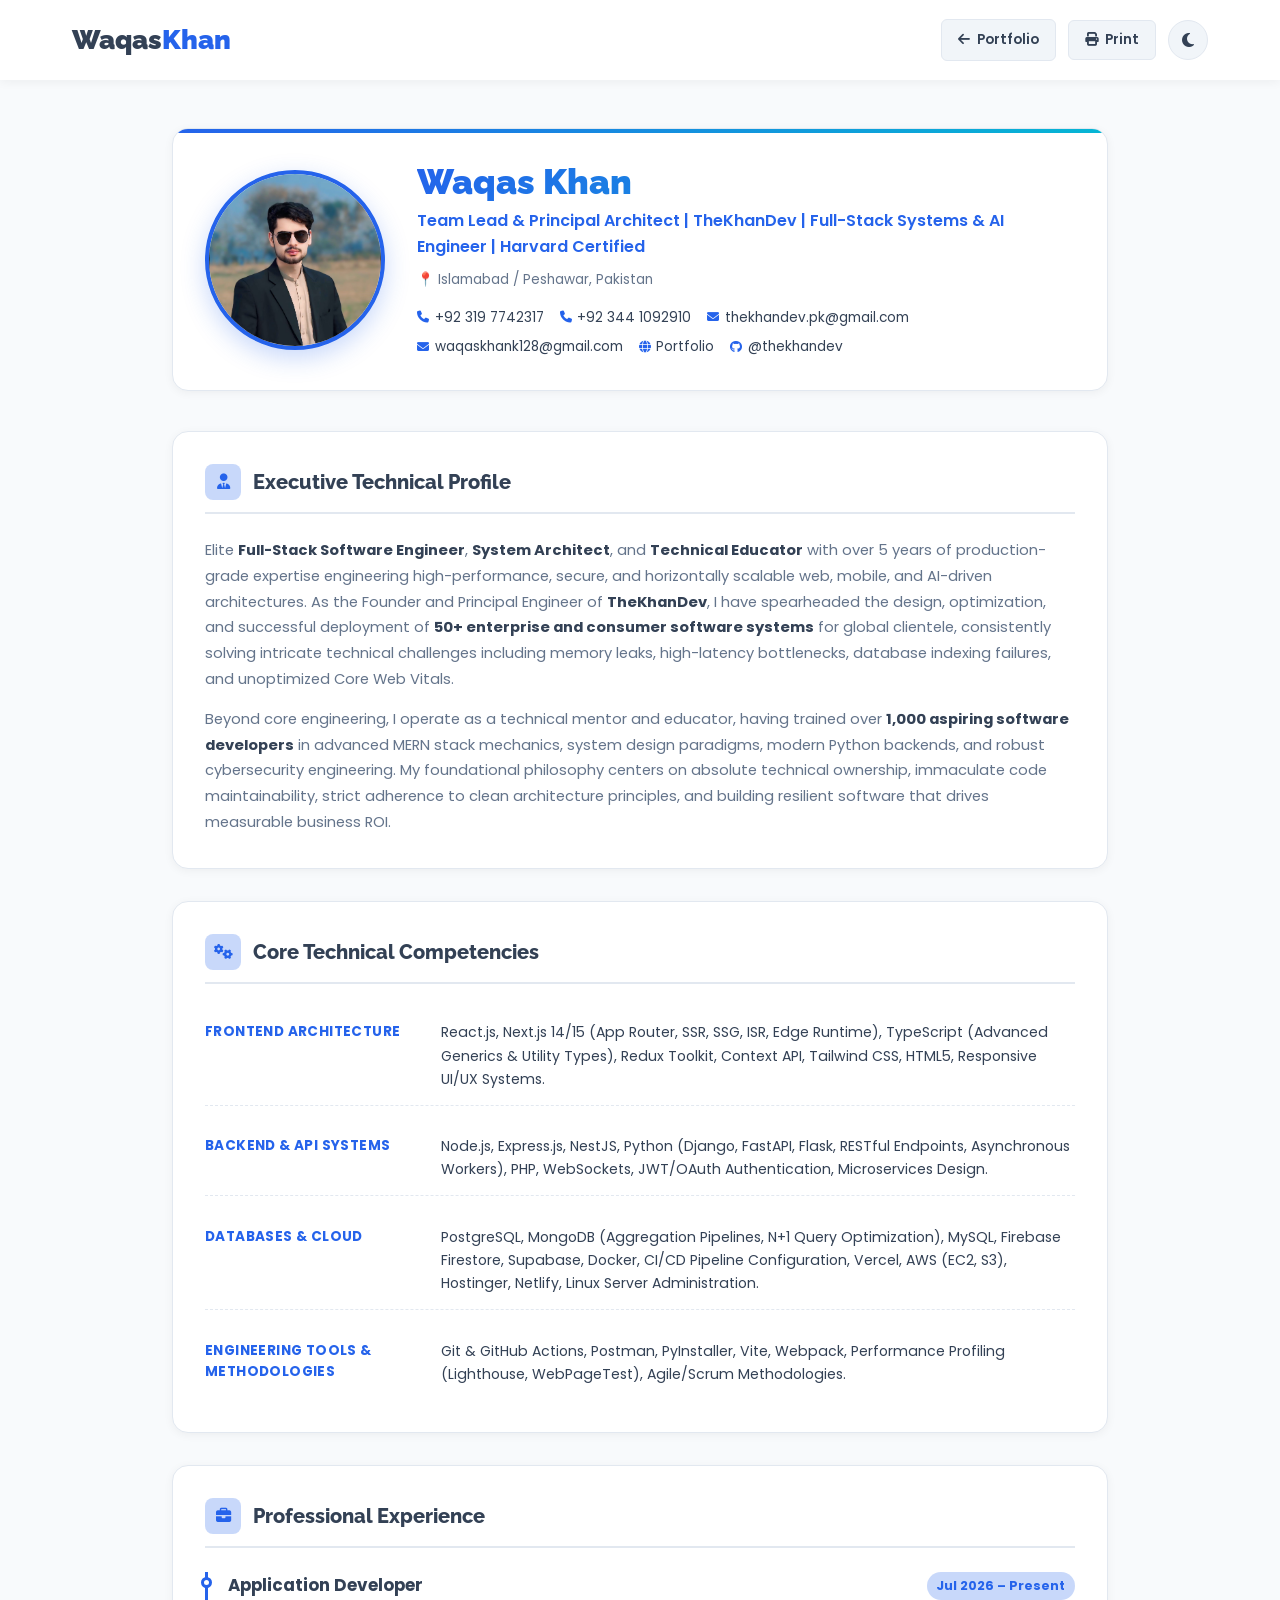
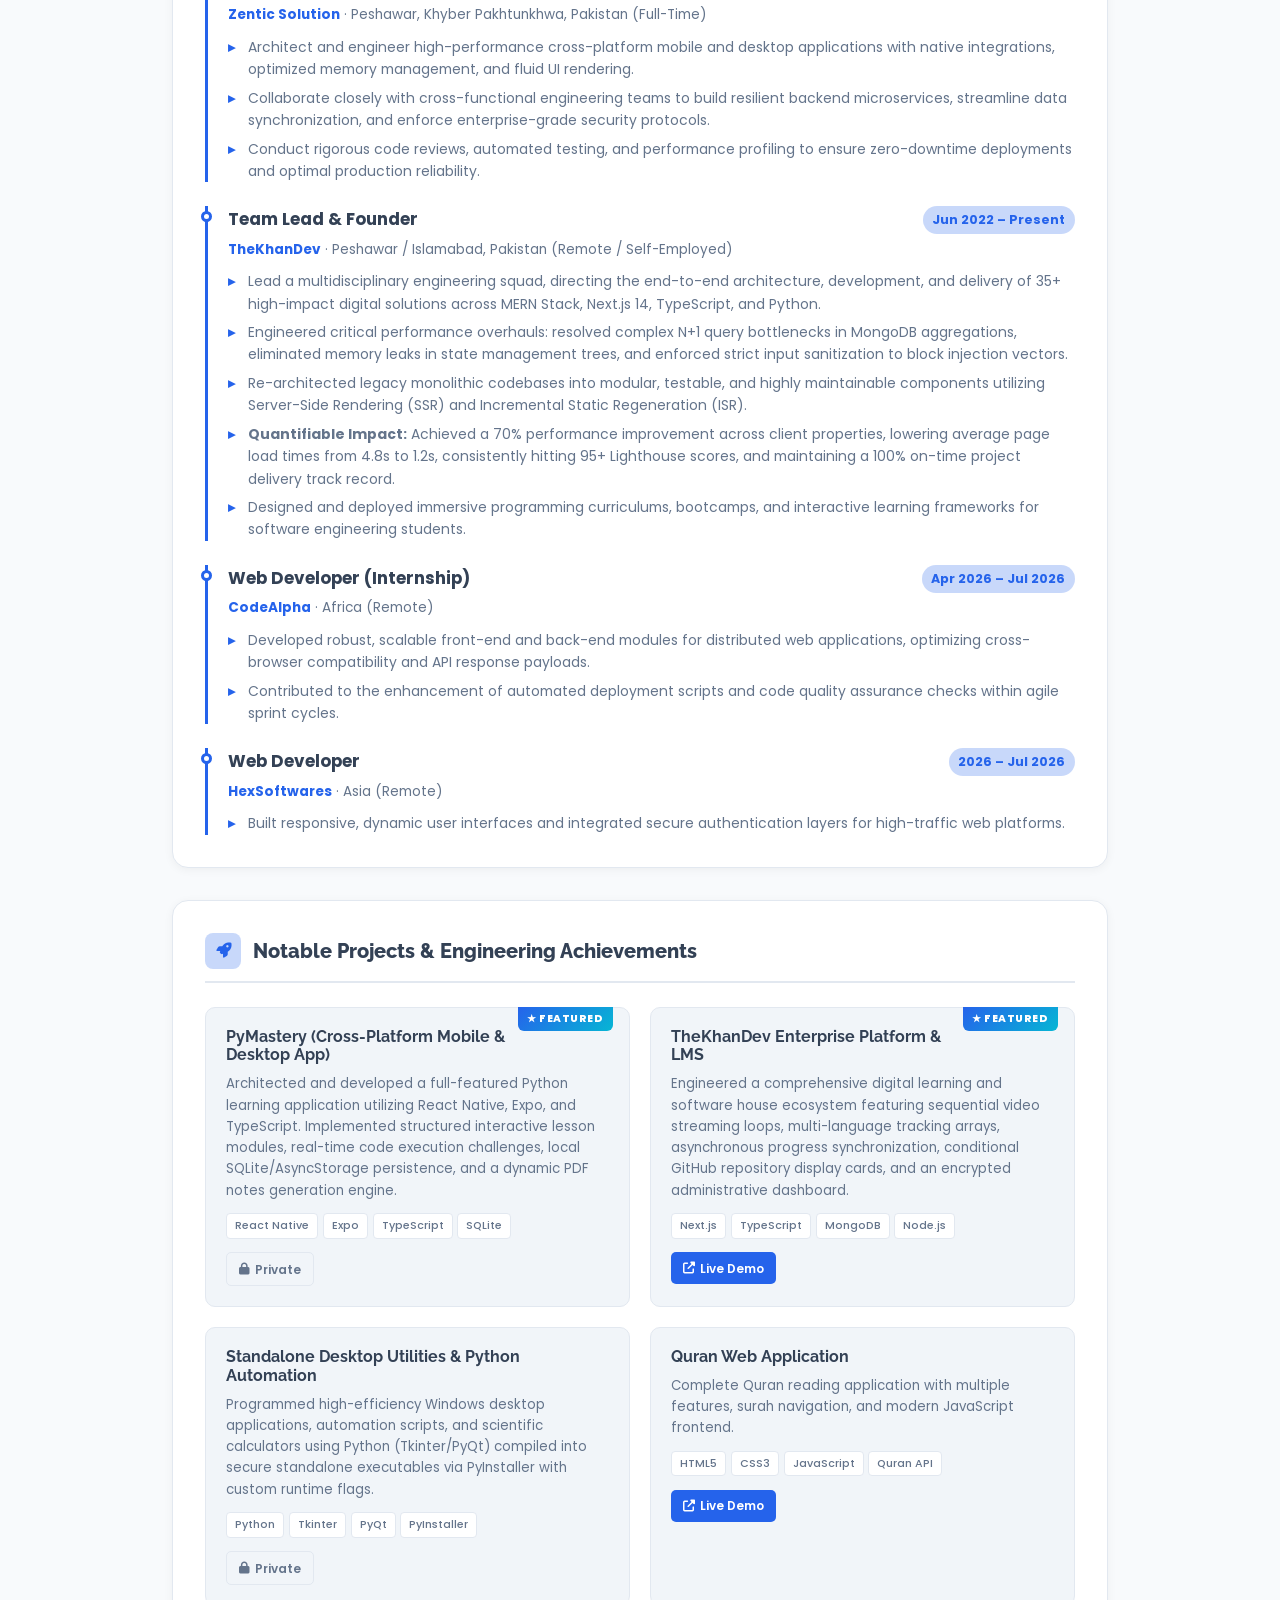
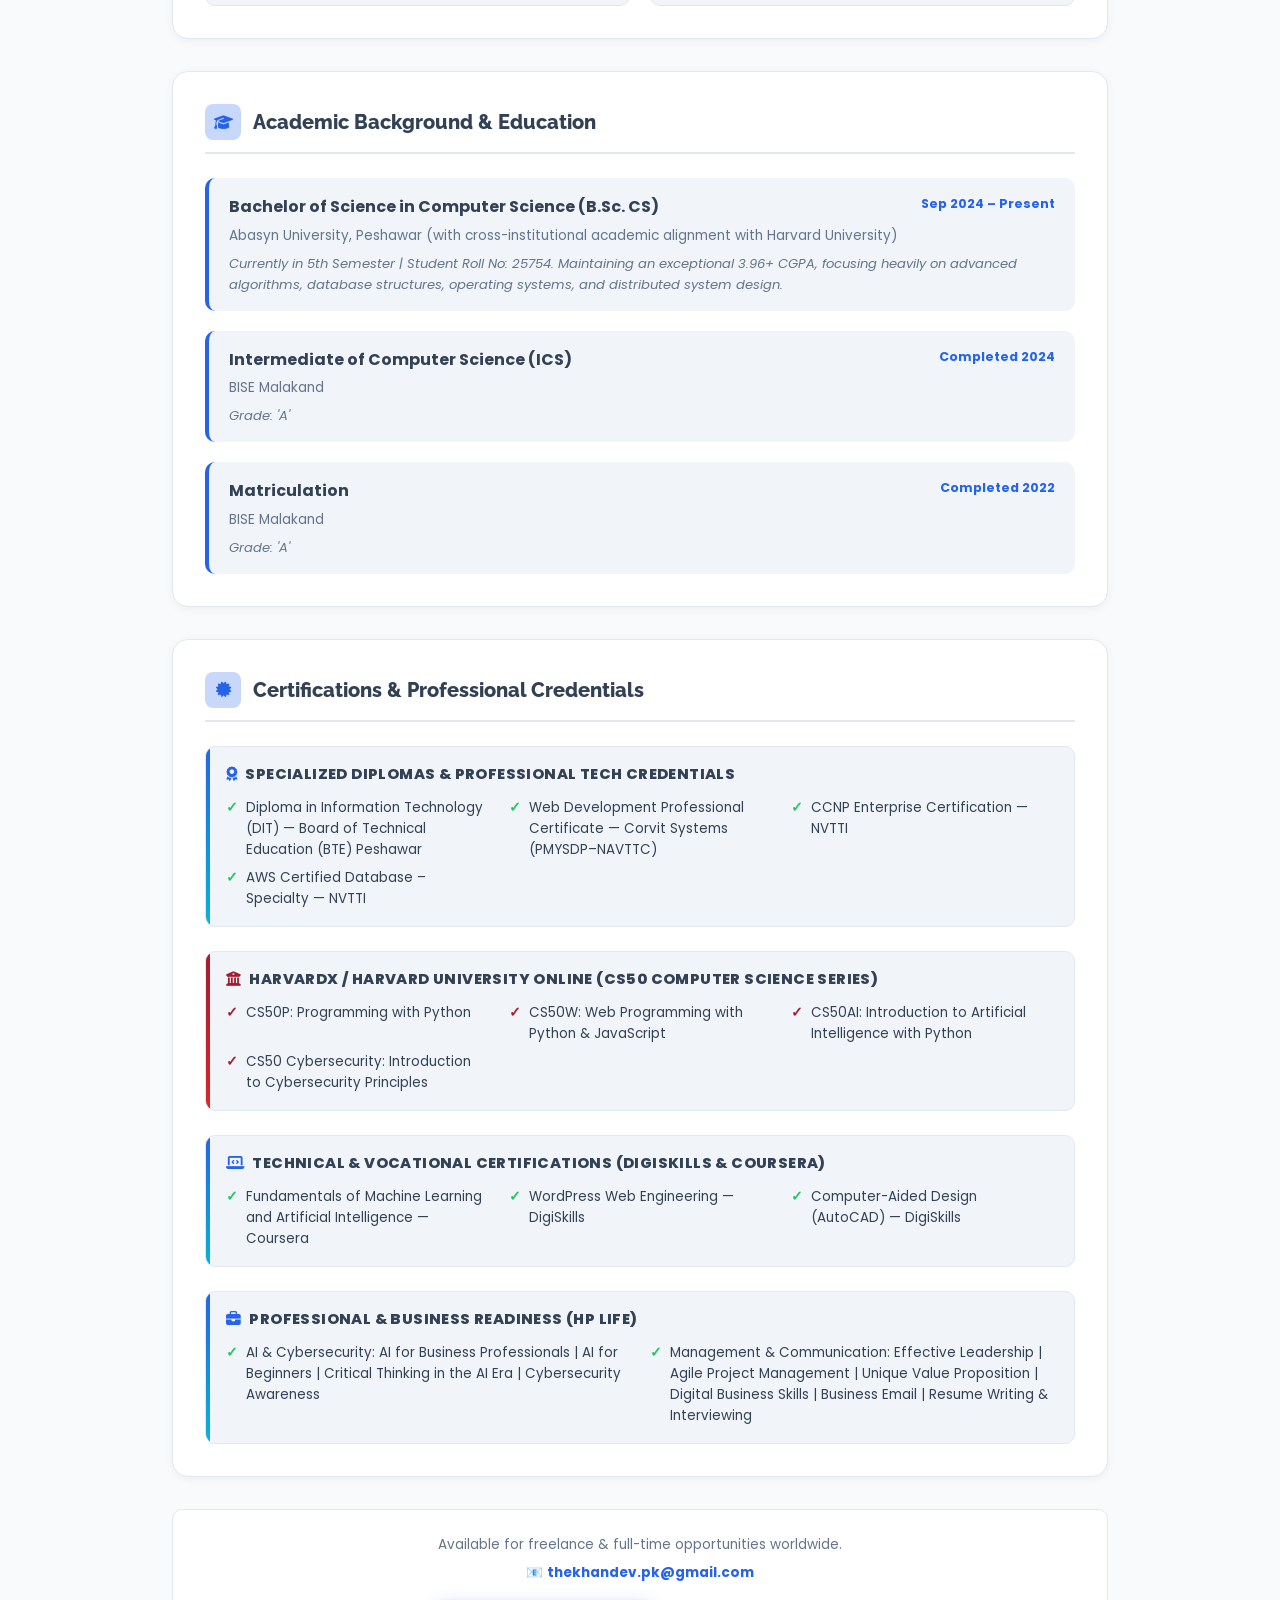
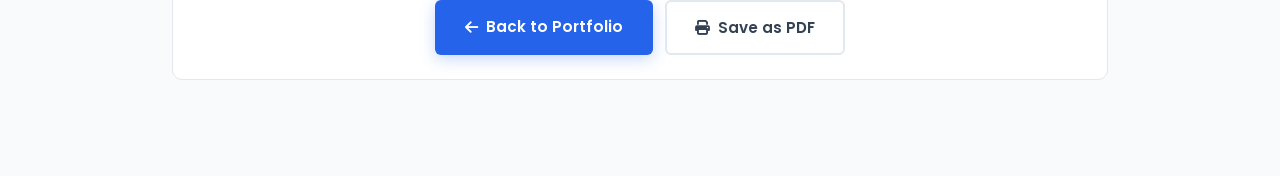
==== CV.html @ 5f3509ad "improve the portfolio" ====
<!DOCTYPE html>
<html lang="en">
<head>
  <meta charset="UTF-8">
  <meta name="viewport" content="width=device-width, initial-scale=1.0">
  <title>CV | Waqas Khan — Team Lead & Principal Architect</title>

  <meta name="description" content="Curriculum Vitae of Waqas Khan — Team Lead & Principal Architect at TheKhanDev. Harvard Certified Full-Stack Systems & AI Engineer.">
  <meta name="author" content="Waqas Khan">
  <meta name="theme-color" id="metaThemeColor" content="#2563eb">

  <link rel="icon" type="image/svg+xml"
        href="data:image/svg+xml,%3Csvg xmlns='http://www.w3.org/2000/svg' viewBox='0 0 100 100'%3E%3Cdefs%3E%3ClinearGradient id='g' x1='0' y1='0' x2='1' y2='1'%3E%3Cstop offset='0' stop-color='%232563eb'/%3E%3Cstop offset='1' stop-color='%2306b6d4'/%3E%3C/linearGradient%3E%3C/defs%3E%3Crect width='100' height='100' rx='22' fill='url(%23g)'/%3E%3Ctext x='50' y='62' font-family='Arial,sans-serif' font-size='44' font-weight='900' fill='white' text-anchor='middle'%3EWK%3C/text%3E%3C/svg%3E">

  <link rel="preconnect" href="https://fonts.googleapis.com">
  <link rel="preconnect" href="https://fonts.gstatic.com" crossorigin>
  <link href="https://fonts.googleapis.com/css2?family=Poppins:wght@300;400;500;600;700&family=Raleway:wght@300;400;500;700;800;900&family=JetBrains+Mono:wght@400;600&display=swap" rel="stylesheet">
  <link rel="stylesheet" href="https://cdnjs.cloudflare.com/ajax/libs/font-awesome/6.4.0/css/all.min.css">

  <link rel="stylesheet" href="css/variables.css">
  <link rel="stylesheet" href="css/style.css">
  <link rel="stylesheet" href="css/cv.css">
  <link rel="stylesheet" href="css/responsive.css">
</head>
<body class="cv-body">

  <div id="preloader" class="preloader">
    <div class="preloader-content">
      <div class="preloader-logo">W<span>K</span></div>
      <div class="preloader-bar"><span></span></div>
      <div class="preloader-percent" id="preloaderPercent">0%</div>
    </div>
  </div>

  <div id="scrollProgress" class="scroll-progress" role="progressbar" aria-label="Page scroll progress"></div>

  <nav class="navbar" id="navbar" aria-label="CV navigation">
    <div class="container nav-inner">
      <a href="index.html" class="logo">Waqas<span>Khan</span></a>
      <div class="nav-actions">
        <a href="index.html" class="btn-cv-nav" title="Back to portfolio"><i class="fas fa-arrow-left"></i> Portfolio</a>
        <button class="btn-cv-nav btn-cv-print" id="printCV" title="Print / Save as PDF"><i class="fas fa-print"></i> Print</button>
        <button class="theme-toggle" id="themeToggle" aria-label="Toggle theme"><i class="fas fa-moon" id="themeIcon"></i></button>
      </div>
    </div>
  </nav>

  <main class="cv-wrapper">
    <div class="container">
      <header class="cv-header reveal" id="cvHeader"></header>
      <section class="cv-section reveal">
        <h2 class="cv-section-title"><i class="fas fa-user-tie"></i> Executive Technical Profile</h2>
        <div class="cv-summary" id="cvSummary"></div>
      </section>
      <section class="cv-section reveal">
        <h2 class="cv-section-title"><i class="fas fa-cogs"></i> Core Technical Competencies</h2>
        <div class="cv-competencies" id="cvCompetencies"></div>
      </section>
      <section class="cv-section reveal">
        <h2 class="cv-section-title"><i class="fas fa-briefcase"></i> Professional Experience</h2>
        <div class="cv-experience" id="cvExperience"></div>
      </section>
      <section class="cv-section reveal">
        <h2 class="cv-section-title"><i class="fas fa-rocket"></i> Notable Projects &amp; Engineering Achievements</h2>
        <div class="cv-projects" id="cvProjects"></div>
      </section>
      <section class="cv-section reveal">
        <h2 class="cv-section-title"><i class="fas fa-graduation-cap"></i> Academic Background &amp; Education</h2>
        <div class="cv-education" id="cvEducation"></div>
      </section>
      <section class="cv-section reveal">
        <h2 class="cv-section-title"><i class="fas fa-certificate"></i> Certifications &amp; Professional Credentials</h2>
        <div class="cv-certs" id="cvCerts"></div>
      </section>
      <footer class="cv-footer reveal" id="cvFooter"></footer>
    </div>
  </main>

  <button class="cv-top" id="cvTop" aria-label="Back to top"><i class="fas fa-arrow-up"></i></button>

  <script src="js/cvdata.js" defer></script>
  <script src="js/cv.js" defer></script>
</body>
</html>
---- css/variables.css ----
:root {
  --primary-color: #2563eb;
  --primary-dark: #1d4ed8;
  --primary-light: #3b82f6;
  --primary-glow: rgba(37, 99, 235, 0.25);
  --accent-color: #06b6d4;
  --gradient-primary: linear-gradient(135deg, #2563eb 0%, #06b6d4 100%);
  --gradient-text: linear-gradient(135deg, #2563eb 0%, #06b6d4 100%);
  --text-color: #334155;
  --text-muted: #64748b;
  --bg-color: #f8fafc;
  --bg-alt: #f1f5f9;
  --card-bg: #ffffff;
  --border-color: #e2e8f0;
  --success: #22c55e;
  --error: #ef4444;
  --warning: #f59e0b;
  --whatsapp: #25d366;
  --shadow-sm: 0 2px 10px rgba(0, 0, 0, 0.05);
  --shadow-md: 0 5px 15px rgba(0, 0, 0, 0.08);
  --shadow-lg: 0 10px 30px rgba(0, 0, 0, 0.12);
  --shadow-xl: 0 20px 50px rgba(0, 0, 0, 0.15);
  --radius-sm: 6px;
  --radius-md: 10px;
  --radius-lg: 16px;
  --radius-xl: 24px;
  --transition: all 0.3s ease;
  --transition-slow: all 0.5s cubic-bezier(0.4, 0, 0.2, 1);
  --font-heading: 'Raleway', sans-serif;
  --font-body: 'Poppins', sans-serif;
  --font-mono: 'JetBrains Mono', monospace;
  --container-width: 1200px;
  --nav-height: 80px;
}

.dark-mode {
  --primary-color: #3b82f6;
  --primary-dark: #2563eb;
  --primary-light: #60a5fa;
  --primary-glow: rgba(59, 130, 246, 0.25);
  --gradient-primary: linear-gradient(135deg, #3b82f6 0%, #06b6d4 100%);
  --gradient-text: linear-gradient(135deg, #60a5fa 0%, #22d3ee 100%);
  --text-color: #cbd5e1;
  --text-muted: #94a3b8;
  --bg-color: #0f172a;
  --bg-alt: #0b1220;
  --card-bg: #1e293b;
  --border-color: #334155;
  --shadow-sm: 0 2px 10px rgba(0, 0, 0, 0.3);
  --shadow-md: 0 5px 15px rgba(0, 0, 0, 0.4);
  --shadow-lg: 0 10px 30px rgba(0, 0, 0, 0.5);
  --shadow-xl: 0 20px 50px rgba(0, 0, 0, 0.6);
}

*, *::before, *::after {
  margin: 0;
  padding: 0;
  box-sizing: border-box;
}

html {
  scroll-behavior: smooth;
  scroll-padding-top: var(--nav-height);
}

body {
  font-family: var(--font-body);
  background-color: var(--bg-color);
  color: var(--text-color);
  line-height: 1.6;
  transition: background-color 0.3s ease, color 0.3s ease;
  overflow-x: hidden;
  -webkit-font-smoothing: antialiased;
}

h1, h2, h3, h4, h5, h6 {
  font-family: var(--font-heading);
  font-weight: 700;
  line-height: 1.2;
  color: var(--text-color);
}

a { color: inherit; }
img { max-width: 100%; display: block; height: auto; }
button { font-family: inherit; cursor: pointer; }
ul { list-style: none; }

kbd {
  font-family: var(--font-mono);
  font-size: 0.7rem;
  padding: 0.15rem 0.35rem;
  background: var(--bg-alt);
  border: 1px solid var(--border-color);
  border-radius: 4px;
  color: var(--text-muted);
  font-weight: 600;
}

.sr-only {
  position: absolute;
  width: 1px;
  height: 1px;
  padding: 0;
  margin: -1px;
  overflow: hidden;
  clip: rect(0, 0, 0, 0);
  white-space: nowrap;
  border: 0;
}

.container {
  max-width: var(--container-width);
  margin: 0 auto;
  padding: 0 2rem;
}

::selection {
  background: var(--primary-color);
  color: #fff;
}

::-webkit-scrollbar { width: 10px; }
::-webkit-scrollbar-track { background: var(--bg-alt); }
::-webkit-scrollbar-thumb { background: var(--primary-color); border-radius: 5px; }
::-webkit-scrollbar-thumb:hover { background: var(--primary-dark); }

:focus-visible {
  outline: 2px solid var(--primary-color);
  outline-offset: 3px;
  border-radius: 4px;
}
button:focus:not(:focus-visible) { outline: none; }
---- css/style.css ----
/* ============================================================
   style.css — Waqas Khan Portfolio v7
   ============================================================ */

/* ============ PRELOADER ============ */
.preloader {
  position: fixed; inset: 0;
  background: var(--bg-color);
  display: flex; align-items: center; justify-content: center;
  z-index: 9999;
  transition: opacity 0.5s, visibility 0.5s;
}
.preloader.hide { opacity: 0; visibility: hidden; pointer-events: none; }
.preloader-content { text-align: center; }
.preloader-logo {
  font-family: var(--font-heading); font-size: 3rem; font-weight: 900;
  color: var(--text-color); margin-bottom: 1.5rem;
  animation: pulse 1.5s ease-in-out infinite;
}
.preloader-logo span {
  background: var(--gradient-text);
  -webkit-background-clip: text; background-clip: text;
  -webkit-text-fill-color: transparent;
}
.preloader-bar {
  width: 220px; height: 3px; background: var(--border-color);
  border-radius: 3px; overflow: hidden; margin: 0 auto 0.75rem;
}
.preloader-bar span {
  display: block; height: 100%; width: 40%;
  background: var(--gradient-primary);
  animation: load 1.2s ease-in-out infinite;
}
.preloader-percent {
  font-family: var(--font-mono); font-size: 0.85rem; color: var(--text-muted);
}
@keyframes load { 0% { transform: translateX(-100%); } 100% { transform: translateX(350%); } }
@keyframes pulse { 0%, 100% { opacity: 1; } 50% { opacity: 0.6; } }

/* ============ SCROLL PROGRESS ============ */
.scroll-progress {
  position: fixed; top: 0; left: 0;
  height: 3px; width: 0;
  background: var(--gradient-primary);
  z-index: 1001;
  transition: width 0.1s linear;
}

/* ============ NAVBAR ============ */
.navbar {
  position: fixed; top: 0; left: 0; width: 100%;
  background: var(--card-bg);
  box-shadow: var(--shadow-sm);
  z-index: 1000;
  transition: var(--transition);
}
.navbar.scrolled { box-shadow: var(--shadow-md); }
.nav-inner {
  display: flex; justify-content: space-between; align-items: center;
  height: var(--nav-height);
}
.logo {
  font-family: var(--font-heading); font-size: 1.7rem; font-weight: 900;
  color: var(--text-color); text-decoration: none;
}
.logo span { color: var(--primary-color); }
.nav-menu { display: flex; align-items: center; gap: 2rem; }
.nav-link {
  position: relative; text-decoration: none; color: var(--text-color);
  font-weight: 500; font-size: 0.95rem; padding: 0.25rem 0;
  transition: var(--transition);
}
.nav-link::after {
  content: ''; position: absolute; bottom: -4px; left: 0;
  width: 0; height: 2px; background: var(--primary-color);
  transition: width 0.3s ease;
}
.nav-link:hover::after, .nav-link.active::after { width: 100%; }
.nav-link:hover, .nav-link.active { color: var(--primary-color); }
.nav-actions { display: flex; align-items: center; gap: 0.75rem; }
.theme-toggle {
  width: 40px; height: 40px;
  background: var(--bg-alt); border: 1px solid var(--border-color);
  border-radius: 50%; cursor: pointer; font-size: 1rem; color: var(--text-color);
  display: flex; align-items: center; justify-content: center;
  transition: var(--transition);
}
.theme-toggle:hover { background: var(--primary-color); color: #fff; transform: rotate(20deg); }
.nav-toggle {
  display: none; flex-direction: column; gap: 5px;
  background: none; border: none; cursor: pointer; padding: 8px;
}
.nav-toggle span {
  width: 25px; height: 2px; background: var(--text-color);
  transition: var(--transition); border-radius: 2px;
}
.nav-toggle.active span:nth-child(1) { transform: translateY(7px) rotate(45deg); }
.nav-toggle.active span:nth-child(2) { opacity: 0; }
.nav-toggle.active span:nth-child(3) { transform: translateY(-7px) rotate(-45deg); }
.nav-overlay {
  position: fixed; inset: 0; background: rgba(0, 0, 0, 0.5);
  opacity: 0; visibility: hidden; transition: var(--transition);
  z-index: -1; backdrop-filter: blur(2px);
}
.nav-overlay.active { opacity: 1; visibility: visible; z-index: 998; }

/* ============ BUTTONS ============ */
.btn {
  display: inline-flex; align-items: center; gap: 0.5rem;
  padding: 0.85rem 1.75rem; border-radius: var(--radius-sm);
  text-decoration: none; font-weight: 600; font-size: 0.95rem;
  border: 2px solid transparent; cursor: pointer;
  transition: var(--transition); font-family: inherit;
}
.btn-primary { background: var(--primary-color); color: #fff; box-shadow: 0 4px 15px var(--primary-glow); }
.btn-primary:hover { background: var(--primary-dark); transform: translateY(-2px); box-shadow: 0 6px 20px var(--primary-glow); }
.btn-secondary { background: transparent; color: var(--text-color); border-color: var(--border-color); }
.btn-secondary:hover { border-color: var(--primary-color); color: var(--primary-color); transform: translateY(-2px); }
.btn-outline { background: transparent; color: var(--text-color); border-color: var(--border-color); }
.btn-outline:hover { border-color: var(--primary-color); color: var(--primary-color); }
.btn-block { width: 100%; justify-content: center; }

/* ============ HERO ============ */
.hero {
  position: relative; padding: 12rem 0 8rem;
  min-height: 100vh; display: flex; align-items: center; overflow: hidden;
}
.hero-bg { position: absolute; inset: 0; z-index: 0; overflow: hidden; }
.blob {
  position: absolute; border-radius: 50%; filter: blur(80px); opacity: 0.35;
  animation: float 15s ease-in-out infinite;
}
.blob-1 { width: 400px; height: 400px; background: var(--primary-color); top: -100px; right: -100px; }
.blob-2 { width: 350px; height: 350px; background: var(--accent-color); bottom: -100px; left: -100px; animation-delay: -5s; }
.blob-3 { width: 300px; height: 300px; background: #a855f7; top: 50%; left: 50%; animation-delay: -10s; opacity: 0.2; }
@keyframes float {
  0%, 100% { transform: translate(0, 0) scale(1); }
  33% { transform: translate(30px, -30px) scale(1.05); }
  66% { transform: translate(-20px, 20px) scale(0.95); }
}
.particles { position: absolute; inset: 0; width: 100%; height: 100%; pointer-events: none; }
.hero-inner {
  position: relative; z-index: 1;
  display: grid; grid-template-columns: 1.2fr 1fr;
  gap: 4rem; align-items: center;
}
.hero-subtitle {
  font-size: 1.1rem; color: var(--primary-color); font-weight: 600;
  margin-bottom: 0.5rem; display: flex; align-items: center; gap: 0.5rem;
}
.wave { display: inline-block; animation: wave 2.5s infinite; }
@keyframes wave {
  0%, 60%, 100% { transform: rotate(0); }
  10%, 30% { transform: rotate(14deg); }
  20% { transform: rotate(-8deg); }
  40% { transform: rotate(-4deg); }
  50% { transform: rotate(10deg); }
}
.hero-title {
  font-size: clamp(2.5rem, 5vw, 4rem); font-weight: 900;
  margin-bottom: 0.5rem; letter-spacing: -0.02em;
  background: var(--gradient-text);
  -webkit-background-clip: text; background-clip: text;
  -webkit-text-fill-color: transparent; line-height: 1.1;
}
.hero-role {
  font-size: clamp(1.3rem, 2.5vw, 1.8rem); color: var(--text-muted);
  margin-bottom: 1.25rem; font-weight: 500; min-height: 2.2rem;
}
.typed-text { color: var(--primary-color); font-weight: 700; }
.cursor-blink { color: var(--primary-color); animation: blink 1s infinite; font-weight: 300; }
@keyframes blink { 50% { opacity: 0; } }
.hero-description {
  margin-bottom: 1.5rem; font-size: 1.05rem;
  max-width: 550px; color: var(--text-muted);
}
.hero-description strong { color: var(--text-color); font-weight: 600; }
.hero-badges { display: flex; flex-wrap: wrap; gap: 0.5rem; margin-bottom: 1.75rem; }
.hero-badge {
  display: inline-flex; align-items: center; gap: 0.35rem;
  padding: 0.4rem 0.85rem; background: var(--card-bg);
  border: 1px solid var(--border-color); border-radius: 50px;
  font-size: 0.78rem; font-weight: 600; color: var(--text-color);
  box-shadow: var(--shadow-sm);
}
.hero-badge i { color: var(--primary-color); font-size: 0.75rem; }
.hero-buttons { display: flex; gap: 1rem; flex-wrap: wrap; margin-bottom: 2rem; }
.hero-socials { display: flex; gap: 0.75rem; flex-wrap: wrap; }
.hero-image { position: relative; display: flex; justify-content: center; align-items: center; }
.image-wrapper { position: relative; width: 380px; height: 380px; max-width: 100%; }
.image-wrapper img { width: 100%; height: 100%; object-fit: cover; border-radius: var(--radius-xl); position: relative; z-index: 2; }
.image-glow {
  position: absolute; inset: -20px;
  background: var(--gradient-primary);
  border-radius: var(--radius-xl); filter: blur(30px);
  opacity: 0.4; z-index: 1;
  animation: glow 4s ease-in-out infinite alternate;
}
@keyframes glow { from { opacity: 0.3; transform: scale(0.95); } to { opacity: 0.5; transform: scale(1.05); } }
.image-frame {
  position: absolute; top: 20px; left: 20px;
  width: 100%; height: 100%;
  border: 3px solid var(--primary-color);
  border-radius: var(--radius-xl); z-index: 0;
}
.floating-badge {
  position: absolute; background: var(--card-bg);
  padding: 0.6rem 1rem; border-radius: 50px;
  box-shadow: var(--shadow-md); font-size: 0.85rem; font-weight: 600;
  display: flex; align-items: center; gap: 0.4rem; z-index: 3;
  border: 1px solid var(--border-color);
}
.badge-1 { top: 10%; left: -10%; animation: floatBadge 3s ease-in-out infinite; }
.badge-2 { bottom: 10%; right: -10%; animation: floatBadge 3s ease-in-out infinite 1.5s; }
.floating-badge i { color: var(--primary-color); }
@keyframes floatBadge {
  0%, 100% { transform: translateY(0); }
  50% { transform: translateY(-10px); }
}
.scroll-hint {
  position: absolute; bottom: 2rem; left: 50%; transform: translateX(-50%);
  color: var(--primary-color); font-size: 1.3rem;
  animation: bounce 2s infinite; z-index: 1; text-decoration: none;
}
@keyframes bounce {
  0%, 100% { transform: translateX(-50%) translateY(0); }
  50% { transform: translateX(-50%) translateY(10px); }
}

/* ============ STATS ============ */
.stats-section { padding: 4rem 0; background: var(--bg-alt); }
.stats-grid { display: grid; grid-template-columns: repeat(auto-fit, minmax(200px, 1fr)); gap: 1.5rem; }
.stat-card {
  background: var(--card-bg); padding: 2rem;
  border-radius: var(--radius-md); text-align: center;
  border: 1px solid var(--border-color);
  box-shadow: var(--shadow-sm); transition: var(--transition);
}
.stat-card:hover { transform: translateY(-5px); box-shadow: var(--shadow-md); border-color: var(--primary-color); }
.stat-icon { font-size: 1.8rem; color: var(--primary-color); margin-bottom: 0.8rem; }
.stat-number { font-size: 2.5rem; font-weight: 800; color: var(--text-color); margin-bottom: 0.25rem; }
.stat-label { color: var(--text-muted); font-size: 0.9rem; font-weight: 500; }

/* ============ SECTIONS ============ */
.section { padding: 6rem 0; }
.section-header { text-align: center; max-width: 700px; margin: 0 auto 3rem; }
.section-tag {
  display: inline-block; padding: 0.35rem 1rem;
  background: var(--primary-glow); color: var(--primary-color);
  border-radius: 50px; font-size: 0.85rem; font-weight: 600;
  margin-bottom: 0.8rem; letter-spacing: 0.5px;
}
.section-title { font-size: clamp(1.8rem, 3.5vw, 2.5rem); margin-bottom: 0.8rem; }
.section-subtitle { color: var(--text-muted); font-size: 1rem; }

/* ============ ABOUT ============ */
.about-content { display: grid; grid-template-columns: 1fr 1.4fr; gap: 4rem; align-items: center; }
.about-image { position: relative; }
.about-image img { width: 100%; border-radius: var(--radius-md); box-shadow: var(--shadow-lg); position: relative; z-index: 1; }
.about-image-frame {
  position: absolute; inset: 15px -15px -15px 15px;
  border: 3px solid var(--primary-color);
  border-radius: var(--radius-md); z-index: 0;
}
.about-text > p { margin-bottom: 1rem; color: var(--text-muted); }
.about-text strong { color: var(--text-color); }
.about-info { display: grid; grid-template-columns: 1fr 1fr; gap: 1rem; margin: 2rem 0; }
.info-item { display: flex; flex-direction: column; gap: 0.25rem; }
.info-label {
  font-weight: 600; font-size: 0.8rem; text-transform: uppercase;
  letter-spacing: 0.5px; color: var(--text-muted);
}
.info-value {
  font-weight: 500; color: var(--text-color);
  text-decoration: none; font-size: 0.95rem;
}
.info-value-row { display: flex; align-items: center; gap: 0.4rem; flex-wrap: wrap; }
.info-value.available { display: inline-flex; align-items: center; gap: 0.4rem; color: var(--success); }
.dot {
  width: 8px; height: 8px; border-radius: 50%; background: var(--success);
  animation: pulseDot 2s infinite;
}
@keyframes pulseDot {
  0% { box-shadow: 0 0 0 0 rgba(34, 197, 94, 0.5); }
  70% { box-shadow: 0 0 0 10px rgba(34, 197, 94, 0); }
  100% { box-shadow: 0 0 0 0 rgba(34, 197, 94, 0); }
}
.copy-btn {
  width: 26px; height: 26px; border-radius: 4px;
  background: var(--bg-alt); border: 1px solid var(--border-color);
  color: var(--text-muted); font-size: 0.75rem;
  display: inline-flex; align-items: center; justify-content: center;
  cursor: pointer; transition: var(--transition);
}
.copy-btn:hover { background: var(--primary-color); color: #fff; border-color: var(--primary-color); }
.copy-btn.copied { background: var(--success); color: #fff; border-color: var(--success); }
.social-links { display: flex; gap: 0.75rem; flex-wrap: wrap; }
.social-link {
  display: flex; align-items: center; justify-content: center;
  width: 42px; height: 42px; background: var(--card-bg);
  color: var(--text-color); border-radius: 50%; text-decoration: none;
  border: 1px solid var(--border-color); transition: var(--transition);
}
.social-link:hover {
  background: var(--primary-color); color: #fff;
  border-color: var(--primary-color); transform: translateY(-3px);
  box-shadow: 0 5px 15px var(--primary-glow);
}

/* ============ SERVICES ============ */
.services-grid { display: grid; grid-template-columns: repeat(auto-fit, minmax(260px, 1fr)); gap: 2rem; }
.service-card {
  background: var(--card-bg); padding: 2.5rem 2rem;
  border-radius: var(--radius-md);
  border: 1px solid var(--border-color);
  box-shadow: var(--shadow-sm); transition: var(--transition);
  position: relative; overflow: hidden;
}
.service-card::before {
  content: ''; position: absolute; top: 0; left: 0;
  width: 100%; height: 4px; background: var(--gradient-primary);
  transform: scaleX(0); transform-origin: left; transition: transform 0.4s ease;
}
.service-card:hover::before { transform: scaleX(1); }
.service-card:hover { transform: translateY(-8px); box-shadow: var(--shadow-lg); border-color: var(--primary-color); }
.service-icon {
  width: 60px; height: 60px; background: var(--primary-glow);
  border-radius: var(--radius-md);
  display: flex; align-items: center; justify-content: center;
  font-size: 1.6rem; color: var(--primary-color);
  margin-bottom: 1.2rem; transition: var(--transition);
}
.service-card:hover .service-icon {
  background: var(--primary-color); color: #fff;
  transform: rotate(-5deg) scale(1.1);
}
.service-card h3 { font-size: 1.25rem; margin-bottom: 0.8rem; }
.service-card p { color: var(--text-muted); font-size: 0.95rem; line-height: 1.7; }

/* ============ SKILLS ============ */
.skills-container { display: grid; grid-template-columns: repeat(auto-fit, minmax(320px, 1fr)); gap: 2rem; }
.skills-category {
  background: var(--card-bg); padding: 2rem;
  border-radius: var(--radius-md); border: 1px solid var(--border-color);
  box-shadow: var(--shadow-sm); transition: var(--transition);
}
.skills-category:hover { transform: translateY(-5px); box-shadow: var(--shadow-md); }
.skills-category h3 {
  font-size: 1.3rem; margin-bottom: 1.5rem;
  display: flex; align-items: center; gap: 0.6rem; color: var(--primary-color);
}
.skill { margin-bottom: 1.2rem; }
.skill:last-child { margin-bottom: 0; }
.skill-info { display: flex; justify-content: space-between; margin-bottom: 0.5rem; font-weight: 500; font-size: 0.9rem; }
.skill-bar { height: 8px; background: var(--bg-alt); border-radius: 4px; overflow: hidden; }
.skill-progress { height: 100%; width: 0; background: var(--gradient-primary); border-radius: 4px; transition: width 1.2s cubic-bezier(0.4, 0, 0.2, 1); }

/* ============ PORTFOLIO ============ */
.portfolio-filter { display: flex; justify-content: center; gap: 0.75rem; margin-bottom: 2.5rem; flex-wrap: wrap; }
.filter-btn {
  padding: 0.6rem 1.4rem; background: var(--card-bg);
  color: var(--text-color); border: 1px solid var(--border-color);
  border-radius: 50px; cursor: pointer; font-weight: 500;
  font-size: 0.9rem; transition: var(--transition); font-family: inherit;
}
.filter-btn:hover, .filter-btn.active {
  background: var(--primary-color); color: #fff;
  border-color: var(--primary-color); box-shadow: 0 4px 12px var(--primary-glow);
}
.portfolio-grid { display: grid; grid-template-columns: repeat(auto-fill, minmax(320px, 1fr)); gap: 2rem; }
.portfolio-item {
  background: var(--card-bg); border-radius: var(--radius-md);
  overflow: hidden; border: 1px solid var(--border-color);
  box-shadow: var(--shadow-sm);
  transition: transform 0.3s ease, box-shadow 0.3s ease;
  animation: fadeUp 0.5s ease;
}
@keyframes fadeUp {
  from { opacity: 0; transform: translateY(20px); }
  to { opacity: 1; transform: translateY(0); }
}
.portfolio-item:hover { transform: translateY(-6px); box-shadow: var(--shadow-lg); }
.portfolio-img { position: relative; height: 220px; overflow: hidden; background: var(--bg-alt); }
.portfolio-img img { width: 100%; height: 100%; object-fit: cover; transition: transform 0.5s ease; }
.portfolio-item:hover .portfolio-img img { transform: scale(1.08); }
.portfolio-overlay {
  position: absolute; inset: 0;
  background: linear-gradient(180deg, rgba(0,0,0,0.2), rgba(0,0,0,0.9));
  display: flex; flex-direction: column; justify-content: flex-end;
  padding: 1.5rem; opacity: 0; transition: var(--transition);
}
.portfolio-item:hover .portfolio-overlay { opacity: 1; }
.portfolio-overlay h4 { color: #fff; font-size: 1.15rem; margin-bottom: 0.3rem; }
.portfolio-overlay p {
  color: #cbd5e1; font-size: 0.85rem; margin-bottom: 1rem;
  display: -webkit-box; -webkit-line-clamp: 2;
  -webkit-box-orient: vertical; overflow: hidden;
}
.portfolio-links { display: flex; gap: 0.5rem; flex-wrap: wrap; }
.portfolio-link {
  padding: 0.5rem 1rem; background: var(--primary-color);
  color: #fff; border-radius: var(--radius-sm);
  font-size: 0.8rem; font-weight: 600;
  transition: var(--transition); display: inline-flex;
  align-items: center; gap: 0.35rem;
  border: none; cursor: pointer; font-family: inherit; text-decoration: none;
}
.portfolio-link:hover { background: var(--primary-dark); }
.portfolio-link.ghost { background: transparent; border: 1px solid rgba(255,255,255,0.5); }
.portfolio-link.ghost:hover { background: rgba(255,255,255,0.15); border-color: #fff; }
.portfolio-info { padding: 1.5rem; }
.portfolio-info h3 { font-size: 1.1rem; margin-bottom: 0.4rem; }
.portfolio-info > p { color: var(--text-muted); font-size: 0.875rem; margin-bottom: 1rem; }
.tech-tags { display: flex; flex-wrap: wrap; gap: 0.4rem; }
.tech-tag {
  font-size: 0.72rem; padding: 0.25rem 0.6rem;
  background: var(--bg-alt); border: 1px solid var(--border-color);
  border-radius: 4px; font-weight: 500; color: var(--text-muted);
  cursor: pointer; transition: var(--transition);
  font-family: inherit;
}
.tech-tag:hover { border-color: var(--primary-color); color: var(--primary-color); background: var(--primary-glow); }

/* ============ PORTFOLIO TOOLBAR ============ */
.portfolio-toolbar {
  display: flex; gap: 1rem; align-items: center; justify-content: space-between;
  flex-wrap: wrap; margin-bottom: 1.5rem;
  padding: 1rem 1.25rem; background: var(--card-bg);
  border: 1px solid var(--border-color); border-radius: var(--radius-md);
  box-shadow: var(--shadow-sm);
}
.portfolio-search {
  position: relative; flex: 1; min-width: 240px;
  display: flex; align-items: center; gap: 0.5rem;
  background: var(--bg-alt); border: 1px solid var(--border-color);
  border-radius: var(--radius-sm); padding: 0 0.75rem;
  transition: var(--transition);
}
.portfolio-search:focus-within { border-color: var(--primary-color); box-shadow: 0 0 0 3px var(--primary-glow); }
.portfolio-search i { color: var(--text-muted); font-size: 0.85rem; }
.portfolio-search input {
  flex: 1; padding: 0.7rem 0; background: transparent;
  border: none; outline: none; color: var(--text-color);
  font-family: inherit; font-size: 0.9rem;
}
.portfolio-search input::placeholder { color: var(--text-muted); }
.portfolio-search kbd {
  font-size: 0.65rem; padding: 0.1rem 0.4rem;
  background: var(--card-bg); border: 1px solid var(--border-color);
  border-radius: 4px; color: var(--text-muted);
}
.portfolio-toolbar-actions { display: flex; gap: 0.5rem; align-items: center; flex-wrap: wrap; }
.portfolio-sort {
  padding: 0.65rem 0.9rem; background: var(--bg-alt);
  border: 1px solid var(--border-color); border-radius: var(--radius-sm);
  color: var(--text-color); font-family: inherit;
  font-size: 0.85rem; font-weight: 500; cursor: pointer;
  transition: var(--transition);
}
.portfolio-sort:hover { border-color: var(--primary-color); }
.portfolio-sort:focus { outline: none; border-color: var(--primary-color); }
.view-toggle {
  display: flex; background: var(--bg-alt);
  border: 1px solid var(--border-color);
  border-radius: var(--radius-sm); overflow: hidden;
}
.view-toggle button {
  padding: 0.65rem 0.85rem; background: transparent;
  border: none; color: var(--text-muted); cursor: pointer;
  transition: var(--transition); font-size: 0.85rem;
}
.view-toggle button:hover { color: var(--primary-color); }
.view-toggle button.active { background: var(--primary-color); color: #fff; }

/* Tech chips */
.tech-chips { display: flex; flex-wrap: wrap; gap: 0.5rem; justify-content: center; margin-bottom: 1.25rem; }
.tech-chips:empty { display: none; }
.tech-chip {
  padding: 0.4rem 0.85rem; background: var(--card-bg);
  border: 1px solid var(--border-color); border-radius: 50px;
  color: var(--text-muted); font-size: 0.75rem; font-weight: 600;
  cursor: pointer; transition: var(--transition);
  display: inline-flex; align-items: center; gap: 0.3rem;
  font-family: inherit;
}
.tech-chip i { font-size: 0.6rem; }
.tech-chip:hover {
  background: var(--primary-glow);
  border-color: var(--primary-color); color: var(--primary-color);
  transform: translateY(-2px);
}

/* Result count */
.project-count { text-align: center; font-size: 0.85rem; color: var(--text-muted); margin-bottom: 1.5rem; font-weight: 500; }

/* Empty state */
.portfolio-empty {
  grid-column: 1 / -1; text-align: center; padding: 4rem 2rem;
  background: var(--card-bg);
  border: 2px dashed var(--border-color);
  border-radius: var(--radius-md);
}
.portfolio-empty i { font-size: 2.5rem; color: var(--text-muted); margin-bottom: 1rem; opacity: 0.5; }
.portfolio-empty h3 { font-size: 1.25rem; margin-bottom: 0.5rem; }
.portfolio-empty p { color: var(--text-muted); margin-bottom: 1.5rem; font-size: 0.9rem; }

/* Featured */
.portfolio-item { position: relative; }
.portfolio-item.featured { border-color: var(--primary-color); box-shadow: 0 4px 20px var(--primary-glow); }
.featured-badge {
  position: absolute; top: 0.75rem; left: 0.75rem; z-index: 4;
  display: inline-flex; align-items: center; gap: 0.35rem;
  padding: 0.35rem 0.75rem; background: var(--gradient-primary);
  color: #fff; font-size: 0.7rem; font-weight: 800;
  border-radius: 50px; letter-spacing: 0.5px;
  text-transform: uppercase; box-shadow: 0 4px 12px rgba(0,0,0,0.25);
}
.featured-badge i { font-size: 0.65rem; }
.modal-featured {
  display: inline-flex; align-items: center; gap: 0.35rem;
  padding: 0.3rem 0.7rem; background: var(--gradient-primary);
  color: #fff; font-size: 0.7rem; font-weight: 800;
  border-radius: 50px; letter-spacing: 0.5px;
  text-transform: uppercase; margin-bottom: 0.75rem;
}

/* List view */
.portfolio-grid.list-view { grid-template-columns: 1fr; gap: 1rem; }
.portfolio-grid.list-view .portfolio-item {
  display: grid; grid-template-columns: 240px 1fr; min-height: 160px;
}
.portfolio-grid.list-view .portfolio-img { height: 100%; min-height: 160px; }
.portfolio-grid.list-view .portfolio-overlay { opacity: 0; }
.portfolio-grid.list-view .portfolio-info {
  padding: 1.25rem 1.5rem;
  display: flex; flex-direction: column; justify-content: center;
}
.portfolio-grid.list-view .portfolio-info h3 { font-size: 1.15rem; }
.portfolio-grid.list-view .featured-badge { top: 0.75rem; left: auto; right: 0.75rem; }

/* ============ EXPERIENCE & EDUCATION ============ */
.exp-tabs { display: flex; justify-content: center; gap: 0.75rem; margin-bottom: 3rem; flex-wrap: wrap; }
.exp-tab {
  display: inline-flex; align-items: center; gap: 0.5rem;
  padding: 0.85rem 1.75rem; background: var(--card-bg);
  color: var(--text-color); border: 2px solid var(--border-color);
  border-radius: 50px; font-weight: 600; font-size: 0.95rem;
  cursor: pointer; transition: var(--transition); font-family: inherit;
}
.exp-tab i { color: var(--primary-color); transition: var(--transition); }
.exp-tab:hover { border-color: var(--primary-color); color: var(--primary-color); transform: translateY(-2px); }
.exp-tab.active {
  background: var(--primary-color); border-color: var(--primary-color);
  color: #fff; box-shadow: 0 6px 20px var(--primary-glow);
}
.exp-tab.active i { color: #fff; }
.exp-panel { display: none; animation: fadeIn 0.4s ease; }
.exp-panel.active { display: block; }
@keyframes fadeIn {
  from { opacity: 0; transform: translateY(10px); }
  to { opacity: 1; transform: translateY(0); }
}
.exp-timeline { position: relative; max-width: 900px; margin: 0 auto; padding-left: 2.5rem; }
.exp-timeline::before {
  content: ''; position: absolute; left: 12px; top: 8px; bottom: 8px;
  width: 3px; background: linear-gradient(180deg, var(--primary-color), var(--accent-color));
  border-radius: 3px; opacity: 0.4;
}
.exp-item {
  position: relative; margin-bottom: 2rem;
  background: var(--card-bg); border: 1px solid var(--border-color);
  border-radius: var(--radius-md); padding: 1.75rem;
  box-shadow: var(--shadow-sm); transition: var(--transition);
}
.exp-item:hover { transform: translateX(4px); box-shadow: var(--shadow-md); border-color: var(--primary-color); }
.exp-item::before {
  content: ''; position: absolute;
  left: -2.7rem; top: 2rem;
  width: 20px; height: 20px; border-radius: 50%;
  background: var(--card-bg);
  border: 4px solid var(--primary-color);
  box-shadow: 0 0 0 4px var(--bg-color); z-index: 1;
}
.exp-item:last-child { margin-bottom: 0; }
.exp-item-head {
  display: flex; justify-content: space-between; align-items: flex-start;
  gap: 1rem; flex-wrap: wrap; margin-bottom: 0.75rem;
}
.exp-date {
  display: inline-flex; align-items: center; gap: 0.4rem;
  font-size: 0.8rem; font-weight: 700; color: var(--primary-color);
  background: var(--primary-glow); padding: 0.35rem 0.75rem;
  border-radius: 50px; letter-spacing: 0.3px;
}
.exp-type {
  font-size: 0.7rem; font-weight: 700; padding: 0.3rem 0.7rem;
  border-radius: 50px; background: var(--bg-alt);
  border: 1px solid var(--border-color); color: var(--text-muted);
  text-transform: uppercase; letter-spacing: 0.5px;
}
.exp-type.full-time { background: rgba(34,197,94,0.12); color: #16a34a; border-color: rgba(34,197,94,0.3); }
.exp-type.remote { background: rgba(37,99,235,0.12); color: #2563eb; border-color: rgba(37,99,235,0.3); }
.exp-type.internship { background: rgba(245,158,11,0.12); color: #d97706; border-color: rgba(245,158,11,0.3); }
.exp-type.current { background: rgba(139,92,246,0.12); color: #8b5cf6; border-color: rgba(139,92,246,0.3); }
.exp-role { font-size: 1.25rem; font-weight: 700; margin-bottom: 0.25rem; color: var(--text-color); }
.exp-company {
  font-size: 0.95rem; font-weight: 600; color: var(--primary-color);
  margin-bottom: 0.25rem; display: flex; align-items: center;
  gap: 0.5rem; flex-wrap: wrap;
}
.exp-company i { font-size: 0.85rem; opacity: 0.7; }
.exp-location {
  display: inline-flex; align-items: center; gap: 0.35rem;
  font-size: 0.82rem; color: var(--text-muted); margin-bottom: 1rem;
}
.exp-location i { font-size: 0.75rem; color: var(--text-muted); }
.exp-desc { color: var(--text-muted); font-size: 0.92rem; line-height: 1.7; margin-bottom: 1rem; }
.exp-highlights { list-style: none; padding: 0; margin: 0 0 1rem 0; display: flex; flex-direction: column; gap: 0.45rem; }
.exp-highlights li {
  position: relative; padding-left: 1.5rem;
  font-size: 0.88rem; color: var(--text-color); line-height: 1.55;
}
.exp-highlights li::before {
  content: '✓'; position: absolute; left: 0; top: -1px;
  color: var(--success); font-weight: 900; font-size: 0.9rem;
}
.exp-tech { display: flex; flex-wrap: wrap; gap: 0.4rem; }
.exp-tech-pill {
  font-size: 0.72rem; font-weight: 600; padding: 0.3rem 0.65rem;
  background: var(--bg-alt); border: 1px solid var(--border-color);
  border-radius: 50px; color: var(--text-muted);
  font-family: var(--font-mono); transition: var(--transition);
}
.exp-item:hover .exp-tech-pill { border-color: var(--primary-color); color: var(--primary-color); }

/* Certifications */
.cert-tabs { display: flex; flex-wrap: wrap; gap: 0.5rem; justify-content: center; margin-bottom: 1.25rem; }
.cert-tab {
  display: inline-flex; align-items: center; gap: 0.4rem;
  padding: 0.55rem 1rem; background: var(--card-bg);
  border: 1px solid var(--border-color); border-radius: 50px;
  color: var(--text-muted); font-size: 0.8rem; font-weight: 600;
  cursor: pointer; transition: var(--transition); font-family: inherit;
}
.cert-tab i { font-size: 0.75rem; }
.cert-tab:hover { border-color: var(--primary-color); color: var(--primary-color); }
.cert-tab.active {
  background: var(--primary-color); border-color: var(--primary-color);
  color: #fff; box-shadow: 0 4px 12px var(--primary-glow);
}
.cert-count { text-align: center; font-size: 0.85rem; color: var(--text-muted); margin-bottom: 1.5rem; font-weight: 500; }
.cert-count span {
  display: inline-block; padding: 0.15rem 0.55rem;
  background: var(--primary-glow); color: var(--primary-color);
  border-radius: 50px; font-weight: 800; font-size: 0.8rem; margin-right: 0.35rem;
}
.cert-grid { display: grid; grid-template-columns: repeat(auto-fill, minmax(280px, 1fr)); gap: 1.5rem; max-width: 1100px; margin: 0 auto; }
.cert-card {
  background: var(--card-bg); border: 1px solid var(--border-color);
  border-radius: var(--radius-md); padding: 1.5rem;
  transition: transform 0.3s ease, box-shadow 0.3s ease, border-color 0.3s ease;
  position: relative; overflow: hidden; display: flex; flex-direction: column;
  cursor: default;
}
.cert-card::before {
  content: ''; position: absolute; top: 0; left: 0;
  width: 4px; height: 100%; background: var(--gradient-primary);
  transform: scaleY(0); transform-origin: top; transition: transform 0.3s ease;
}
.cert-card.harvard::before { background: linear-gradient(180deg, #a51c30, #dc2626); }
.cert-card:hover::before { transform: scaleY(1); }
.cert-card:hover { transform: translateY(-6px) scale(1.02); box-shadow: var(--shadow-md); border-color: var(--primary-color); z-index: 2; }
.cert-card.harvard:hover { border-color: #a51c30; }
.cert-icon {
  width: 52px; height: 52px; border-radius: var(--radius-md);
  background: var(--primary-glow); color: var(--primary-color);
  display: flex; align-items: center; justify-content: center;
  font-size: 1.4rem; margin-bottom: 1rem; transition: var(--transition);
}
.cert-card.harvard .cert-icon { background: rgba(165,28,48,0.12); color: #a51c30; }
.cert-card:hover .cert-icon { transform: rotate(-8deg) scale(1.08); }
.cert-title { font-size: 1rem; font-weight: 700; margin-bottom: 0.35rem; color: var(--text-color); line-height: 1.35; }
.cert-issuer { font-size: 0.8rem; font-weight: 600; color: var(--primary-color); margin-bottom: 0.6rem; }
.cert-card.harvard .cert-issuer { color: #a51c30; }
.cert-desc { font-size: 0.82rem; color: var(--text-muted); line-height: 1.6; margin-top: auto; }
.cert-card.vocational .cert-icon { background: rgba(20, 184, 166, 0.12); color: #14b8a6; }
.cert-card.vocational::before { background: linear-gradient(180deg, #14b8a6, #06b6d4); }
.cert-card.ai .cert-icon { background: rgba(168, 85, 247, 0.12); color: #a855f7; }
.cert-card.ai::before { background: linear-gradient(180deg, #a855f7, #ec4899); }
.cert-card.business .cert-icon { background: rgba(245, 158, 11, 0.12); color: #f59e0b; }
.cert-card.business::before { background: linear-gradient(180deg, #f59e0b, #ef4444); }
.cert-card.vocational .cert-issuer { color: #14b8a6; }
.cert-card.ai .cert-issuer { color: #a855f7; }
.cert-card.business .cert-issuer { color: #f59e0b; }

/* ============ TESTIMONIALS ============ */
.testimonials-grid { display: grid; grid-template-columns: repeat(auto-fit, minmax(300px, 1fr)); gap: 2rem; }
.testimonial-card {
  background: var(--card-bg); padding: 2rem;
  border-radius: var(--radius-md); border: 1px solid var(--border-color);
  box-shadow: var(--shadow-sm); transition: var(--transition);
  position: relative;
}
.testimonial-card:hover { transform: translateY(-5px); box-shadow: var(--shadow-md); }
.testimonial-quote { font-size: 2.5rem; color: var(--primary-color); opacity: 0.3; line-height: 1; margin-bottom: 0.5rem; }
.testimonial-stars { color: #fbbf24; font-size: 0.85rem; margin-bottom: 0.8rem; display: flex; gap: 0.15rem; }
.testimonial-text { color: var(--text-muted); font-size: 0.95rem; margin-bottom: 1.5rem; font-style: italic; }
.testimonial-author { display: flex; align-items: center; gap: 1rem; }
.testimonial-avatar {
  width: 50px; height: 50px; border-radius: 50%;
  background: var(--gradient-primary); color: #fff;
  display: flex; align-items: center; justify-content: center;
  font-weight: 700; font-size: 1.1rem;
}
.testimonial-name { font-weight: 600; font-size: 0.95rem; }
.testimonial-role { font-size: 0.8rem; color: var(--text-muted); }

/* ============ CONTACT ============ */
.contact-container { display: grid; grid-template-columns: 1fr 1.3fr; gap: 3rem; }
.contact-info h3 { font-size: 1.6rem; margin-bottom: 0.8rem; }
.contact-info > p { color: var(--text-muted); margin-bottom: 2rem; }
.contact-details { display: flex; flex-direction: column; gap: 1.2rem; margin-bottom: 2rem; }
.contact-item { display: flex; gap: 1rem; align-items: flex-start; }
.contact-item i {
  width: 44px; height: 44px; background: var(--primary-glow);
  color: var(--primary-color); border-radius: 50%;
  display: flex; align-items: center; justify-content: center;
  font-size: 1rem; flex-shrink: 0;
}
.contact-item h4 {
  font-size: 0.85rem; text-transform: uppercase;
  letter-spacing: 0.5px; color: var(--text-muted);
  margin-bottom: 0.2rem; font-weight: 600;
}
.contact-item a, .contact-item p {
  color: var(--text-color); text-decoration: none;
  font-size: 0.95rem; transition: var(--transition);
  word-break: break-word;
}
.contact-item a:hover { color: var(--primary-color); }
.direct-contact-btn {
  display: inline-flex; align-items: center; gap: 0.5rem;
  padding: 0.8rem 1.5rem; background: var(--whatsapp);
  color: #fff; border-radius: var(--radius-sm);
  text-decoration: none; font-weight: 600; transition: var(--transition);
}
.direct-contact-btn:hover {
  background: #128c7e; transform: translateY(-2px);
  box-shadow: 0 6px 20px rgba(37, 211, 102, 0.3);
}
.contact-form {
  background: var(--card-bg); padding: 2.5rem;
  border-radius: var(--radius-md); border: 1px solid var(--border-color);
  box-shadow: var(--shadow-sm);
}
.form-group { margin-bottom: 1.2rem; }
.form-group input, .form-group textarea {
  width: 100%; padding: 0.9rem 1rem;
  background: var(--bg-alt); border: 1px solid var(--border-color);
  border-radius: var(--radius-sm); color: var(--text-color);
  font-family: inherit; font-size: 0.95rem;
  transition: var(--transition); resize: vertical;
}
.form-group input:focus, .form-group textarea:focus {
  outline: none; border-color: var(--primary-color);
  box-shadow: 0 0 0 3px var(--primary-glow);
}
.form-group input.invalid, .form-group textarea.invalid {
  border-color: var(--error);
  box-shadow: 0 0 0 3px rgba(239, 68, 68, 0.15);
}
.form-error { display: block; color: var(--error); font-size: 0.8rem; margin-top: 0.3rem; min-height: 1rem; }

/* ============ FOOTER ============ */
.footer {
  background: var(--card-bg); border-top: 1px solid var(--border-color);
  padding: 4rem 0 2rem; margin-top: 4rem;
}
.footer-grid { display: grid; grid-template-columns: 1.5fr 1fr 1fr 1.3fr; gap: 3rem; margin-bottom: 3rem; }
.footer-brand p { color: var(--text-muted); margin: 1rem 0; font-size: 0.9rem; max-width: 300px; }
.footer h4 { font-size: 1.05rem; margin-bottom: 1rem; }
.footer-links ul { display: flex; flex-direction: column; gap: 0.6rem; }
.footer-links a {
  text-decoration: none; color: var(--text-muted);
  font-size: 0.9rem; transition: var(--transition);
  display: inline-flex; align-items: center; gap: 0.4rem;
}
.footer-links a::before {
  content: '→'; opacity: 0; transform: translateX(-8px);
  transition: var(--transition);
}
.footer-links a:hover { color: var(--primary-color); }
.footer-links a:hover::before { opacity: 1; transform: translateX(0); }
.footer-contact p {
  display: flex; align-items: center; gap: 0.5rem;
  color: var(--text-muted); font-size: 0.9rem;
  margin-bottom: 0.6rem; word-break: break-word;
}
.footer-contact i { color: var(--primary-color); }
.footer-bottom {
  padding-top: 2rem; border-top: 1px solid var(--border-color);
  display: flex; justify-content: space-between; align-items: center;
  flex-wrap: wrap; gap: 1rem; color: var(--text-muted); font-size: 0.85rem;
}
.footer-bottom i { color: #ef4444; }

/* ============ BACK TO TOP ============ */
.back-to-top {
  position: fixed; bottom: 2rem; right: 2rem;
  width: 48px; height: 48px;
  background: var(--primary-color); color: #fff; border-radius: 50%;
  display: flex; align-items: center; justify-content: center;
  text-decoration: none; box-shadow: 0 5px 15px var(--primary-glow);
  opacity: 0; pointer-events: none; transition: var(--transition); z-index: 999;
}
.back-to-top.active { opacity: 1; pointer-events: auto; }
.back-to-top:hover { background: var(--primary-dark); transform: translateY(-4px); }
.back-to-top i { position: relative; z-index: 2; font-size: 0.85rem; }
.progress-ring {
  position: absolute; inset: 0; width: 100%; height: 100%;
  transform: rotate(-90deg); pointer-events: none;
}
#progressCircle { transition: stroke-dashoffset 0.1s linear; color: rgba(255, 255, 255, 0.9); }

/* ============ MODAL ============ */
.modal {
  position: fixed; inset: 0; z-index: 2000;
  display: flex; align-items: center; justify-content: center;
  padding: 1rem; opacity: 0; visibility: hidden; transition: var(--transition);
}
.modal.open { opacity: 1; visibility: visible; }
.modal-overlay { position: absolute; inset: 0; background: rgba(0, 0, 0, 0.6); backdrop-filter: blur(4px); }
.modal-content {
  position: relative; background: var(--card-bg);
  border-radius: var(--radius-lg); max-width: 700px;
  width: 100%; max-height: 90vh; overflow-y: auto;
  box-shadow: var(--shadow-xl); transform: scale(0.95);
  transition: transform 0.3s ease;
}
.modal.open .modal-content { transform: scale(1); }
.modal-close {
  position: absolute; top: 1rem; right: 1rem;
  width: 36px; height: 36px; border-radius: 50%;
  background: var(--bg-alt); border: none; cursor: pointer;
  display: flex; align-items: center; justify-content: center;
  color: var(--text-color); font-size: 1rem;
  transition: var(--transition); z-index: 2;
}
.modal-close:hover { background: var(--error); color: #fff; }
.modal-body img {
  width: 100%; height: 280px; object-fit: cover;
  border-radius: var(--radius-lg) var(--radius-lg) 0 0;
  background: var(--bg-alt);
}
.modal-body-content { padding: 2rem; }
.modal-body-content h3 { font-size: 1.5rem; margin-bottom: 0.8rem; }
.modal-body-content p { color: var(--text-muted); margin-bottom: 1.5rem; line-height: 1.7; }
.modal-actions { display: flex; gap: 0.75rem; flex-wrap: wrap; margin-top: 1.5rem; }
.modal-private {
  display: flex; align-items: center; gap: 0.5rem;
  padding: 0.75rem 1rem; background: var(--bg-alt);
  border: 1px solid var(--border-color); border-radius: var(--radius-sm);
  font-size: 0.85rem; color: var(--text-muted); margin-bottom: 1rem;
}
.modal-private i { color: var(--primary-color); }

/* ============ TOAST ============ */
.toast {
  position: fixed; bottom: 2rem; left: 50%;
  transform: translate(-50%, 150%);
  background: var(--card-bg); border-left: 4px solid var(--primary-color);
  padding: 1rem 1.5rem; border-radius: var(--radius-sm);
  box-shadow: var(--shadow-lg); z-index: 3000;
  transition: transform 0.4s ease; max-width: 90%;
  font-weight: 500; display: flex; align-items: center; gap: 0.6rem;
}
.toast.show { transform: translate(-50%, 0); }
.toast.success { border-left-color: var(--success); }
.toast.error { border-left-color: var(--error); }
.toast i { font-size: 1.2rem; }
.toast.success i { color: var(--success); }
.toast.error i { color: var(--error); }

/* ============ REVEAL ============ */
.reveal { opacity: 0; transform: translateY(30px); transition: opacity 0.7s ease, transform 0.7s ease; }
.reveal.visible { opacity: 1; transform: translateY(0); }

/* ============ IMAGE SHIMMER ============ */
img[loading="lazy"] {
  background: linear-gradient(90deg, var(--bg-alt) 0%, var(--border-color) 50%, var(--bg-alt) 100%);
  background-size: 200% 100%;
  animation: shimmer 1.5s infinite;
}
img[data-fallback] { animation: none; }
@keyframes shimmer { 0% { background-position: -200% 0; } 100% { background-position: 200% 0; } }
---- css/cv.css ----
/* ============================================================
   cv.css — Styles specific to CV.html
   ============================================================ */

.cv-body { background: var(--bg-color); padding-top: var(--nav-height); }

.btn-cv-nav {
  display: inline-flex; align-items: center; gap: 0.4rem;
  padding: 0.55rem 1rem; background: var(--bg-alt);
  border: 1px solid var(--border-color); border-radius: var(--radius-sm);
  color: var(--text-color); font-size: 0.85rem; font-weight: 600;
  text-decoration: none; cursor: pointer;
  transition: var(--transition); font-family: inherit;
}
.btn-cv-nav:hover {
  background: var(--primary-color); color: #fff;
  border-color: var(--primary-color); transform: translateY(-2px);
}

.cv-wrapper { padding: 3rem 0 6rem; }
.cv-wrapper .container { max-width: 1000px; }

.cv-header {
  display: grid; grid-template-columns: 180px 1fr;
  gap: 2rem; align-items: center;
  background: var(--card-bg); border: 1px solid var(--border-color);
  border-radius: var(--radius-lg); padding: 2rem;
  margin-bottom: 2.5rem; box-shadow: var(--shadow-sm);
  position: relative; overflow: hidden;
}
.cv-header::before {
  content: ''; position: absolute; top: 0; left: 0; right: 0;
  height: 4px; background: var(--gradient-primary);
}
.cv-photo {
  width: 180px; height: 180px; border-radius: 50%;
  overflow: hidden; border: 4px solid var(--primary-color);
  box-shadow: 0 8px 25px var(--primary-glow);
  background: var(--bg-alt);
  display: flex; align-items: center; justify-content: center;
}
.cv-photo img { width: 100%; height: 100%; object-fit: cover; }
.cv-header-info h1 {
  font-size: clamp(1.6rem, 3vw, 2.2rem); font-weight: 900;
  margin-bottom: 0.3rem; background: var(--gradient-text);
  -webkit-background-clip: text; background-clip: text;
  -webkit-text-fill-color: transparent;
}
.cv-title { font-size: 1rem; color: var(--primary-color); font-weight: 600; margin-bottom: 0.6rem; }
.cv-tagline { font-size: 0.85rem; color: var(--text-muted); margin-bottom: 1rem; }
.cv-contact { display: flex; flex-wrap: wrap; gap: 0.5rem 1rem; font-size: 0.85rem; color: var(--text-muted); }
.cv-contact a {
  color: var(--text-color); text-decoration: none;
  display: inline-flex; align-items: center; gap: 0.35rem;
  transition: var(--transition);
}
.cv-contact a:hover { color: var(--primary-color); }
.cv-contact i { color: var(--primary-color); font-size: 0.75rem; }

.cv-section {
  background: var(--card-bg); border: 1px solid var(--border-color);
  border-radius: var(--radius-lg); padding: 2rem;
  margin-bottom: 2rem; box-shadow: var(--shadow-sm);
}
.cv-section-title {
  display: flex; align-items: center; gap: 0.75rem;
  font-size: 1.25rem; font-weight: 800; margin-bottom: 1.5rem;
  padding-bottom: 0.75rem; border-bottom: 2px solid var(--border-color);
  color: var(--text-color);
}
.cv-section-title i {
  width: 36px; height: 36px; background: var(--primary-glow);
  color: var(--primary-color); border-radius: 8px;
  display: flex; align-items: center; justify-content: center;
  font-size: 0.95rem; flex-shrink: 0;
}

.cv-summary p { color: var(--text-muted); font-size: 0.92rem; line-height: 1.75; margin-bottom: 0.9rem; }
.cv-summary p:last-child { margin-bottom: 0; }
.cv-summary strong { color: var(--text-color); }

.cv-competencies { display: flex; flex-direction: column; gap: 1rem; }
.competency-row {
  display: grid; grid-template-columns: 220px 1fr;
  gap: 1rem; padding: 0.85rem 0;
  border-bottom: 1px dashed var(--border-color);
}
.competency-row:last-child { border-bottom: none; }
.competency-label {
  font-weight: 700; font-size: 0.85rem; color: var(--primary-color);
  text-transform: uppercase; letter-spacing: 0.4px;
}
.competency-values { font-size: 0.88rem; color: var(--text-color); line-height: 1.65; }

.cv-experience { display: flex; flex-direction: column; gap: 1.5rem; }
.cv-job {
  padding-left: 1.25rem; border-left: 3px solid var(--primary-color);
  position: relative;
}
.cv-job::before {
  content: ''; position: absolute; left: -7px; top: 5px;
  width: 11px; height: 11px; background: var(--card-bg);
  border: 3px solid var(--primary-color); border-radius: 50%;
}
.cv-job-head {
  display: flex; justify-content: space-between; align-items: flex-start;
  gap: 1rem; flex-wrap: wrap; margin-bottom: 0.3rem;
}
.cv-job-role { font-size: 1.05rem; font-weight: 700; color: var(--text-color); }
.cv-job-date {
  font-size: 0.78rem; font-weight: 700; color: var(--primary-color);
  background: var(--primary-glow); padding: 0.25rem 0.6rem;
  border-radius: 50px; white-space: nowrap;
}
.cv-job-meta { font-size: 0.85rem; color: var(--text-muted); margin-bottom: 0.6rem; }
.cv-job-meta strong { color: var(--primary-color); }
.cv-job ul {
  list-style: none; padding: 0; margin: 0;
  display: flex; flex-direction: column; gap: 0.4rem;
}
.cv-job ul li {
  position: relative; padding-left: 1.25rem;
  font-size: 0.87rem; color: var(--text-muted); line-height: 1.6;
}
.cv-job ul li::before {
  content: '▸'; position: absolute; left: 0;
  color: var(--primary-color); font-weight: 900;
}

.cv-projects { display: grid; grid-template-columns: repeat(auto-fit, minmax(280px, 1fr)); gap: 1.25rem; }
.cv-project {
  background: var(--bg-alt); border: 1px solid var(--border-color);
  border-radius: var(--radius-md); padding: 1.25rem;
  transition: var(--transition); position: relative;
}
.cv-project:hover {
  transform: translateY(-3px); box-shadow: var(--shadow-md);
  border-color: var(--primary-color);
}
.cv-project.featured::before {
  content: '★ Featured'; position: absolute; top: -1px; right: 1rem;
  background: var(--gradient-primary); color: #fff;
  font-size: 0.65rem; font-weight: 800;
  padding: 0.25rem 0.6rem; border-radius: 0 0 6px 6px;
  letter-spacing: 0.5px; text-transform: uppercase;
}
.cv-project-title {
  font-size: 0.98rem; font-weight: 700; margin-bottom: 0.5rem;
  color: var(--text-color); padding-right: 5rem;
}
.cv-project-desc { font-size: 0.83rem; color: var(--text-muted); line-height: 1.6; margin-bottom: 0.75rem; }
.cv-project-tech { display: flex; flex-wrap: wrap; gap: 0.3rem; margin-bottom: 0.85rem; }
.cv-project-tech span {
  font-size: 0.68rem; padding: 0.2rem 0.5rem;
  background: var(--card-bg); border: 1px solid var(--border-color);
  border-radius: 4px; color: var(--text-muted); font-weight: 500;
}
.cv-project-links { display: flex; gap: 0.5rem; flex-wrap: wrap; }
.cv-project-links a {
  padding: 0.4rem 0.75rem; font-size: 0.75rem; font-weight: 600;
  border-radius: 5px; text-decoration: none;
  display: inline-flex; align-items: center; gap: 0.3rem;
  transition: var(--transition);
}
.cv-project-links .link-live { background: var(--primary-color); color: #fff; }
.cv-project-links .link-live:hover { background: var(--primary-dark); transform: translateY(-1px); }
.cv-project-links .link-private {
  padding: 0.4rem 0.75rem; font-size: 0.75rem; font-weight: 600;
  border-radius: 5px; background: var(--bg-alt);
  border: 1px solid var(--border-color); color: var(--text-muted);
  display: inline-flex; align-items: center; gap: 0.3rem;
}

.cv-education { display: flex; flex-direction: column; gap: 1.25rem; }
.cv-edu-item {
  padding: 1rem 1.25rem; background: var(--bg-alt);
  border-radius: var(--radius-md);
  border-left: 4px solid var(--primary-color);
}
.cv-edu-head {
  display: flex; justify-content: space-between; align-items: flex-start;
  gap: 1rem; flex-wrap: wrap; margin-bottom: 0.3rem;
}
.cv-edu-title { font-size: 1rem; font-weight: 700; color: var(--text-color); }
.cv-edu-date { font-size: 0.78rem; font-weight: 700; color: var(--primary-color); white-space: nowrap; }
.cv-edu-meta { font-size: 0.85rem; color: var(--text-muted); margin-bottom: 0.4rem; }
.cv-edu-note { font-size: 0.82rem; color: var(--text-muted); line-height: 1.6; font-style: italic; }

.cv-certs { display: flex; flex-direction: column; gap: 1.5rem; }
.cv-cert-group {
  padding: 1rem 1.25rem; background: var(--bg-alt);
  border-radius: var(--radius-md); border: 1px solid var(--border-color);
  position: relative; overflow: hidden;
}
.cv-cert-group::before {
  content: ''; position: absolute; top: 0; left: 0;
  width: 4px; height: 100%; background: var(--gradient-primary);
}
.cv-cert-group.harvard::before { background: linear-gradient(180deg, #a51c30, #dc2626); }
.cv-cert-group-title {
  display: flex; align-items: center; gap: 0.5rem;
  font-size: 0.92rem; font-weight: 800; color: var(--text-color);
  margin-bottom: 0.75rem; text-transform: uppercase; letter-spacing: 0.4px;
}
.cv-cert-group-title i { color: var(--primary-color); }
.cv-cert-group.harvard .cv-cert-group-title i { color: #a51c30; }
.cv-cert-list {
  list-style: none; padding: 0; margin: 0;
  display: grid; grid-template-columns: repeat(auto-fit, minmax(240px, 1fr));
  gap: 0.45rem 1.25rem;
}
.cv-cert-list li {
  position: relative; padding-left: 1.25rem;
  font-size: 0.84rem; color: var(--text-color); line-height: 1.55;
}
.cv-cert-list li::before {
  content: '✓'; position: absolute; left: 0; top: -1px;
  color: var(--success); font-weight: 900; font-size: 0.85rem;
}
.cv-cert-group.harvard .cv-cert-list li::before { color: #a51c30; }

.cv-footer {
  text-align: center; padding: 1.5rem;
  background: var(--card-bg); border: 1px solid var(--border-color);
  border-radius: var(--radius-md); font-size: 0.85rem; color: var(--text-muted);
}
.cv-footer strong { color: var(--primary-color); }
.cv-footer .cv-actions {
  display: flex; justify-content: center; gap: 0.75rem;
  margin-top: 1rem; flex-wrap: wrap;
}

.cv-top {
  position: fixed; bottom: 2rem; right: 2rem;
  width: 44px; height: 44px;
  background: var(--primary-color); color: #fff;
  border: none; border-radius: 50%; cursor: pointer;
  display: flex; align-items: center; justify-content: center;
  box-shadow: 0 5px 15px var(--primary-glow);
  opacity: 0; pointer-events: none;
  transition: var(--transition); z-index: 999;
}
.cv-top.active { opacity: 1; pointer-events: auto; }
.cv-top:hover { background: var(--primary-dark); transform: translateY(-4px); }

@media print {
  body.cv-body { padding-top: 0; background: #fff !important; color: #000 !important; }
  .navbar, .cv-top, #preloader, .scroll-progress,
  .btn-cv-print, .cv-actions, .cv-project-links { display: none !important; }
  .cv-wrapper { padding: 0; }
  .cv-wrapper .container { max-width: 100%; padding: 0 1rem; }
  .cv-header, .cv-section, .cv-footer, .cv-edu-item, .cv-project {
    background: #fff !important; border: 1px solid #ccc !important;
    box-shadow: none !important;
    break-inside: avoid; page-break-inside: avoid;
  }
  .cv-section { margin-bottom: 1rem; padding: 1rem; }
  .cv-header { padding: 1rem; }
  .cv-photo { width: 110px; height: 110px; border-width: 2px; }
  .cv-header-info h1 {
    background: none !important;
    -webkit-text-fill-color: #000 !important;
    color: #000 !important;
  }
  .cv-section-title { color: #000 !important; font-size: 1.05rem; }
  .cv-section-title i { background: #eee !important; color: #333 !important; }
  .cv-job::before { background: #fff; border-color: #333; }
  .cv-job { border-left-color: #333; }
  .cv-cert-group::before { background: #333; }
  .cv-cert-group.harvard::before { background: #a51c30; }
  .cv-project.featured::before { background: #333 !important; color: #fff !important; }
  a { color: #000 !important; text-decoration: none !important; }
  .cv-project, .cv-job, .cv-edu-item, .cv-cert-group { page-break-inside: avoid; }
}

@media (max-width: 768px) {
  .cv-header { grid-template-columns: 1fr; text-align: center; gap: 1.25rem; }
  .cv-photo { margin: 0 auto; width: 140px; height: 140px; }
  .cv-contact { justify-content: center; }
  .cv-section { padding: 1.25rem; }
  .competency-row { grid-template-columns: 1fr; gap: 0.3rem; padding: 0.6rem 0; }
  .cv-job { padding-left: 1rem; }
  .cv-job-head { flex-direction: column; gap: 0.3rem; }
  .cv-cert-list { grid-template-columns: 1fr; }
  .cv-project { padding: 1rem; }
  .cv-project-title { padding-right: 0; margin-top: 0.5rem; }
  .cv-project.featured::before {
    position: static; display: inline-block;
    margin-bottom: 0.5rem; border-radius: 6px;
  }
}

@media (max-width: 480px) {
  .cv-wrapper { padding: 1.5rem 0 4rem; }
  .cv-section { padding: 1rem; }
  .cv-section-title { font-size: 1.05rem; }
  .btn-cv-nav span { display: none; }
  .btn-cv-nav { padding: 0.55rem 0.75rem; }
}
---- css/responsive.css ----
/* ============ TABLET (≤ 992px) ============ */
@media (max-width: 992px) {
  .hero-inner, .about-content, .contact-container {
    grid-template-columns: 1fr; gap: 3rem;
  }
  .hero { text-align: center; padding: 10rem 0 6rem; }
  .hero-buttons, .hero-socials, .hero-badges { justify-content: center; }
  .hero-description { margin-left: auto; margin-right: auto; }
  .hero-image { order: -1; }
  .image-wrapper { width: 300px; height: 300px; }
  .footer-grid { grid-template-columns: 1fr 1fr; }
  .exp-timeline { padding-left: 2rem; }
  .exp-timeline::before { left: 8px; }
  .exp-item::before { left: -2.2rem; width: 16px; height: 16px; top: 1.75rem; }
  .exp-item { padding: 1.5rem; }
  .cert-grid { grid-template-columns: repeat(auto-fill, minmax(240px, 1fr)); }
}

/* ============ MOBILE (≤ 768px) ============ */
@media (max-width: 768px) {
  .nav-toggle { display: flex; }
  .nav-menu {
    position: fixed; top: var(--nav-height); right: -100%;
    width: 80%; max-width: 320px;
    height: calc(100vh - var(--nav-height));
    background: var(--card-bg); flex-direction: column;
    justify-content: flex-start; align-items: flex-start;
    padding: 2rem; gap: 1.25rem;
    transition: right 0.4s cubic-bezier(0.4, 0, 0.2, 1);
    box-shadow: -5px 0 20px rgba(0, 0, 0, 0.1);
    border-left: 1px solid var(--border-color); z-index: 999;
  }
  .nav-menu.active { right: 0; }
  .nav-menu .nav-link { font-size: 1.05rem; }
  .container { padding: 0 1.25rem; }
  .section { padding: 4rem 0; }
  .about-info { grid-template-columns: 1fr; }
  .portfolio-grid { grid-template-columns: 1fr; }
  .floating-badge { display: none; }
  .image-wrapper { width: 260px; height: 260px; }
  .stat-number { font-size: 2rem; }
  .footer-grid { grid-template-columns: 1fr; gap: 2rem; }
  .footer-bottom { flex-direction: column; text-align: center; }
  .contact-form { padding: 1.5rem; }
  .back-to-top { bottom: 1rem; right: 1rem; width: 42px; height: 42px; }
  .exp-tabs { gap: 0.5rem; }
  .exp-tab { padding: 0.7rem 1.1rem; font-size: 0.85rem; }
  .exp-tab i { font-size: 0.9rem; }
  .exp-timeline { padding-left: 1.75rem; }
  .exp-timeline::before { left: 6px; width: 2px; }
  .exp-item { padding: 1.25rem; border-radius: var(--radius-sm); }
  .exp-item::before {
    left: -1.9rem; top: 1.5rem;
    width: 14px; height: 14px; border-width: 3px;
    box-shadow: 0 0 0 3px var(--bg-color);
  }
  .exp-item:hover { transform: none; }
  .exp-role { font-size: 1.1rem; }
  .exp-desc { font-size: 0.88rem; }
  .exp-highlights li { font-size: 0.84rem; }
  .exp-item-head { margin-bottom: 0.6rem; }
  .cert-grid { grid-template-columns: 1fr; }
  .portfolio-toolbar { flex-direction: column; align-items: stretch; }
  .portfolio-toolbar-actions { justify-content: space-between; }
  .portfolio-sort { flex: 1; }
  .portfolio-search kbd { display: none; }
  .portfolio-grid.list-view .portfolio-item { grid-template-columns: 1fr; }
  .portfolio-grid.list-view .portfolio-img { min-height: 180px; }
  .portfolio-grid.list-view .portfolio-overlay { opacity: 1; }
}

/* ============ SMALL PHONE (≤ 480px) ============ */
@media (max-width: 480px) {
  .hero-title { font-size: 2.2rem; }
  .hero-buttons { flex-direction: column; }
  .hero-buttons .btn { width: 100%; justify-content: center; }
  .portfolio-overlay { opacity: 1; background: linear-gradient(180deg, transparent, rgba(0, 0, 0, 0.85)); }
  .exp-tabs { flex-direction: column; align-items: stretch; }
  .exp-tab { justify-content: center; width: 100%; }
  .exp-item { padding: 1rem; }
  .exp-date { font-size: 0.72rem; }
  .exp-type { font-size: 0.65rem; }
  .exp-role { font-size: 1rem; }
  .exp-company { font-size: 0.85rem; }
  .exp-highlights li { padding-left: 1.25rem; font-size: 0.82rem; }
  .cert-tabs { gap: 0.35rem; }
  .cert-tab { font-size: 0.72rem; padding: 0.45rem 0.75rem; }
  .view-toggle button { padding: 0.6rem 0.7rem; }
}

/* ============ REDUCED MOTION ============ */
@media (prefers-reduced-motion: reduce) {
  *, *::before, *::after {
    animation-duration: 0.01ms !important;
    animation-iteration-count: 1 !important;
    transition-duration: 0.01ms !important;
    scroll-behavior: auto !important;
  }
  .reveal { opacity: 1 !important; transform: none !important; }
}
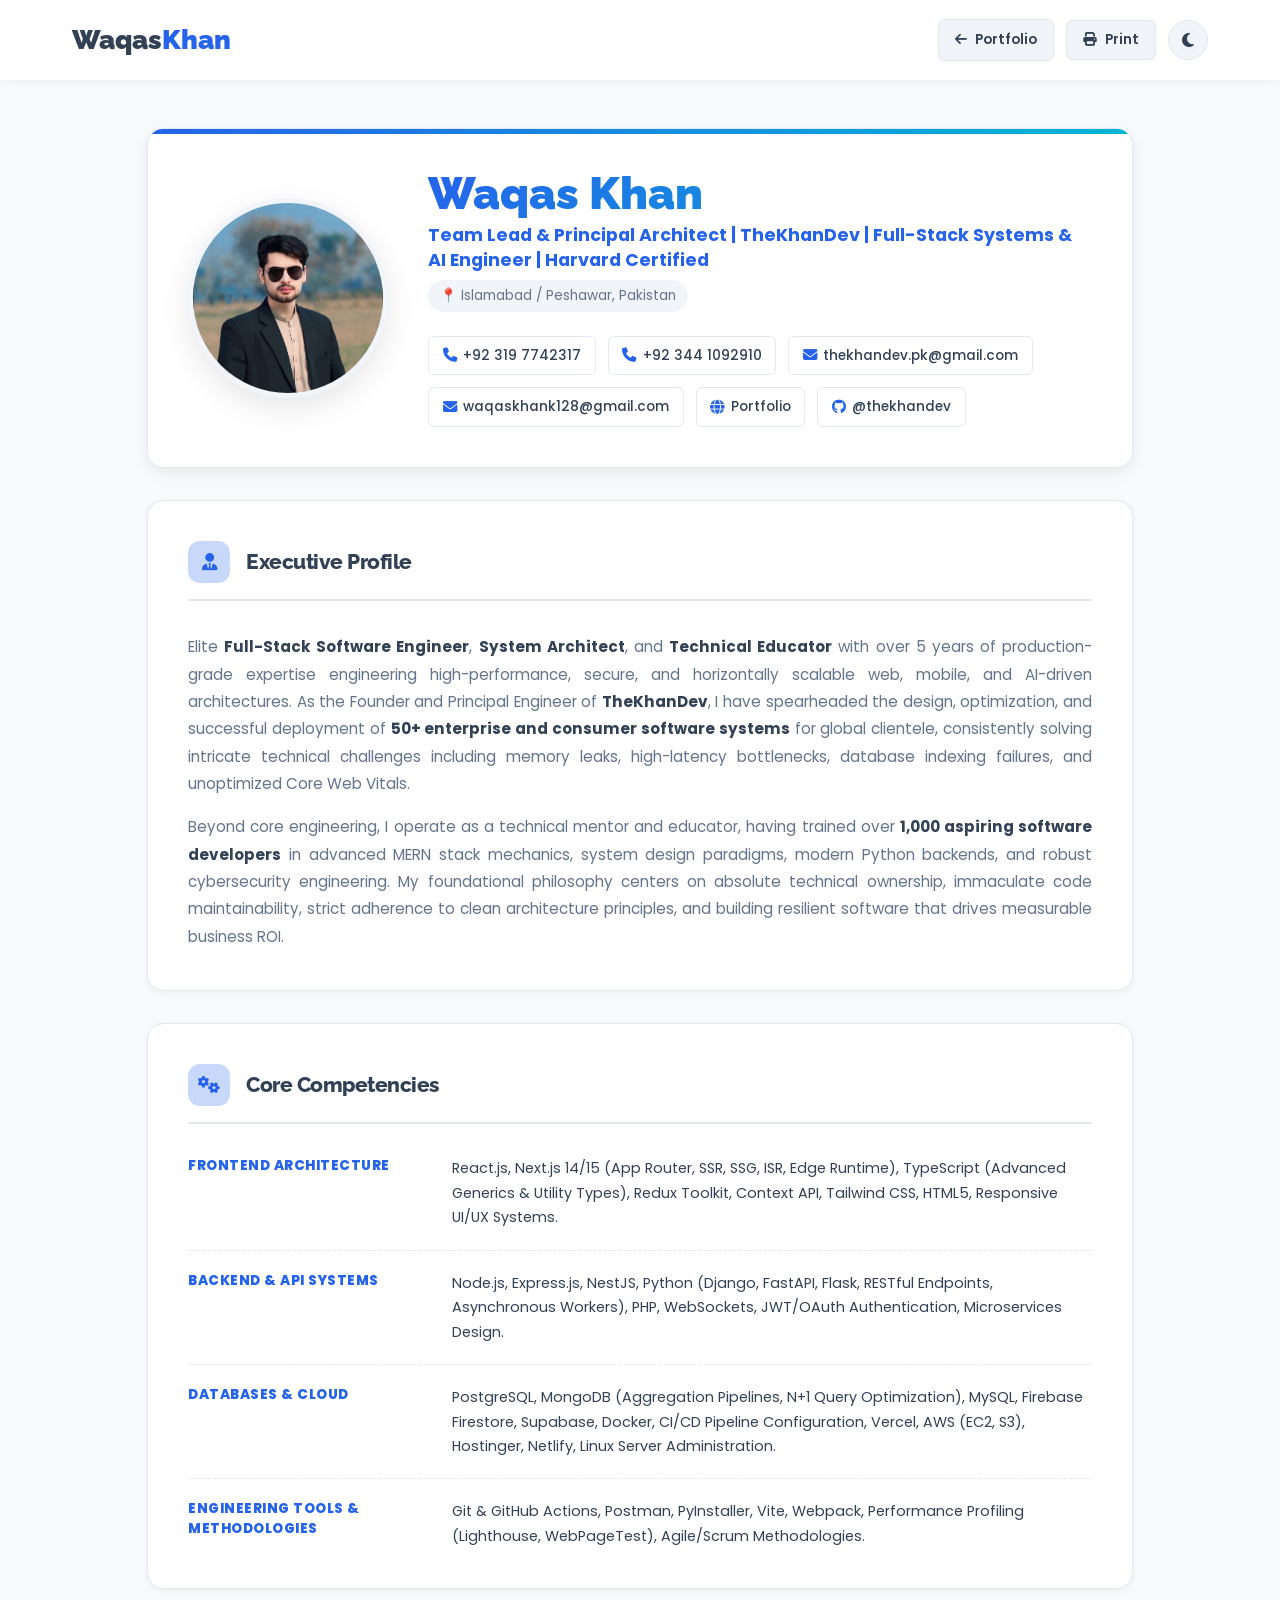
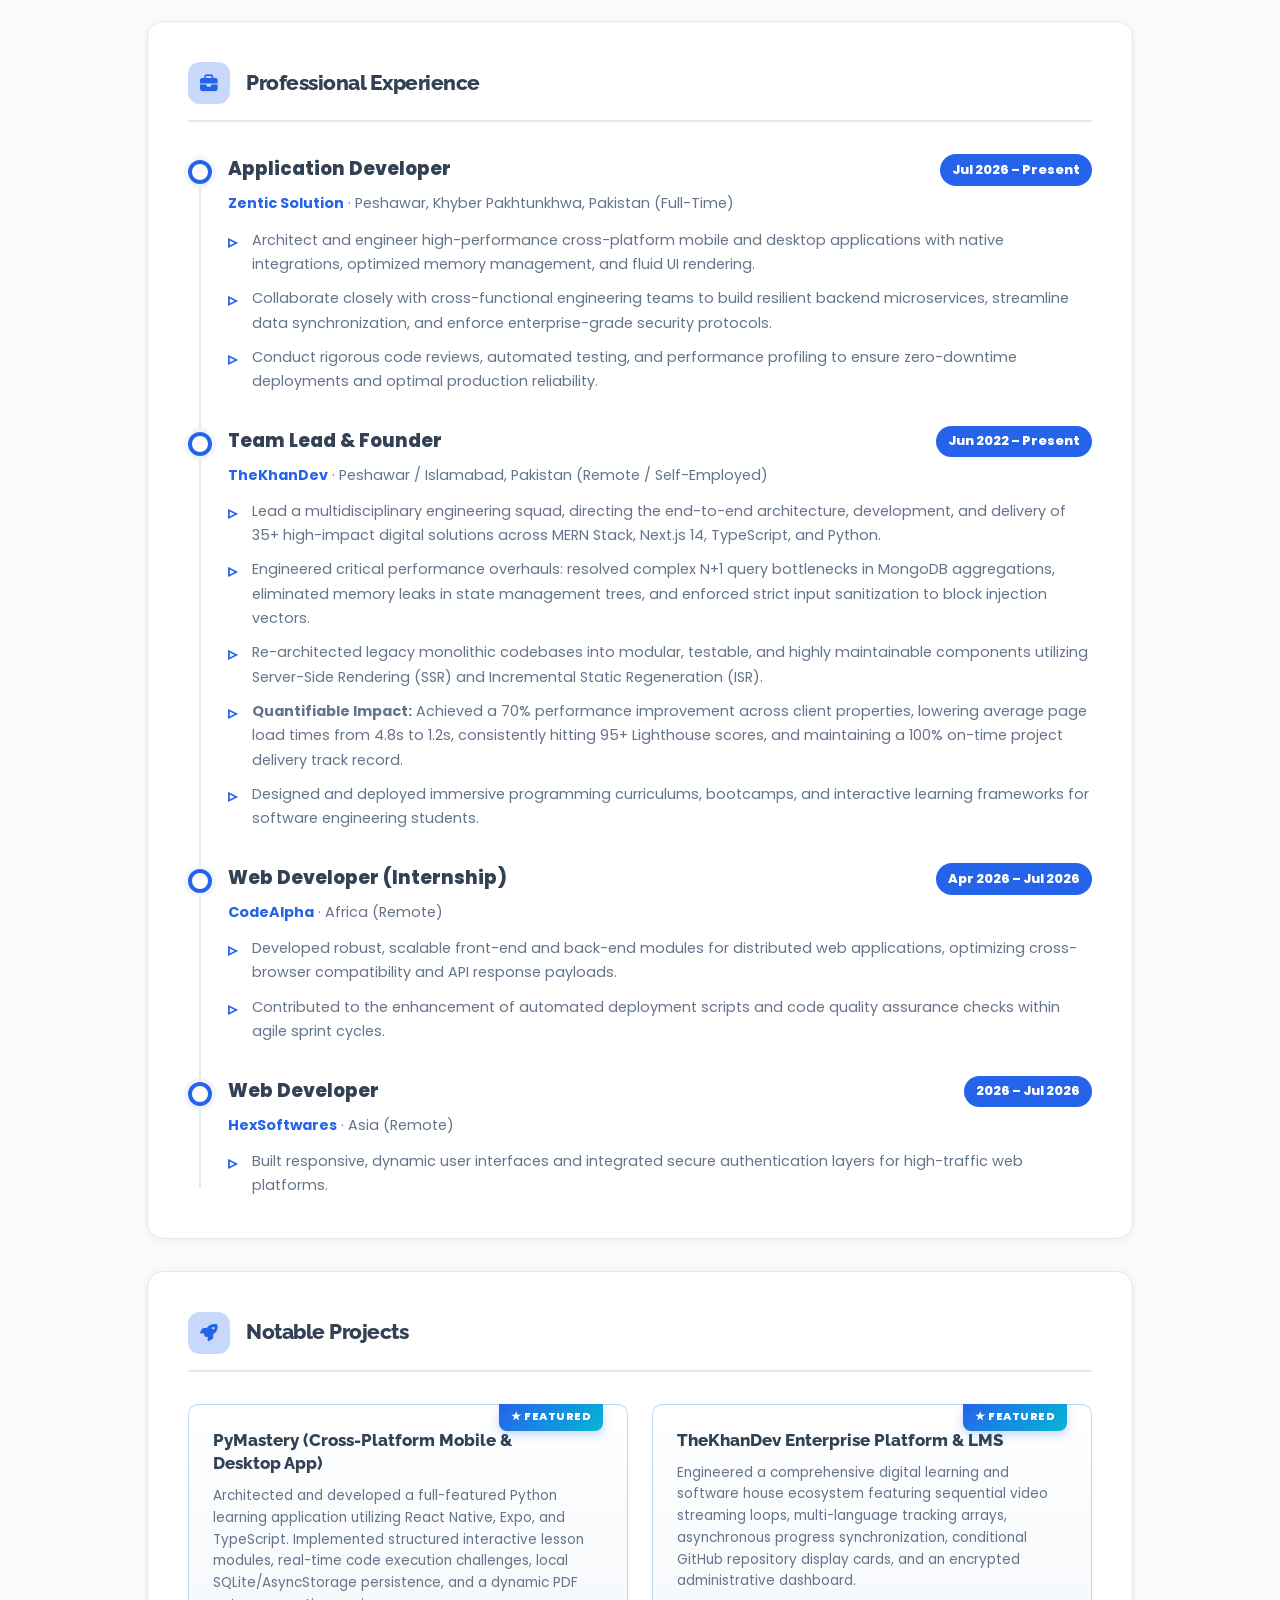
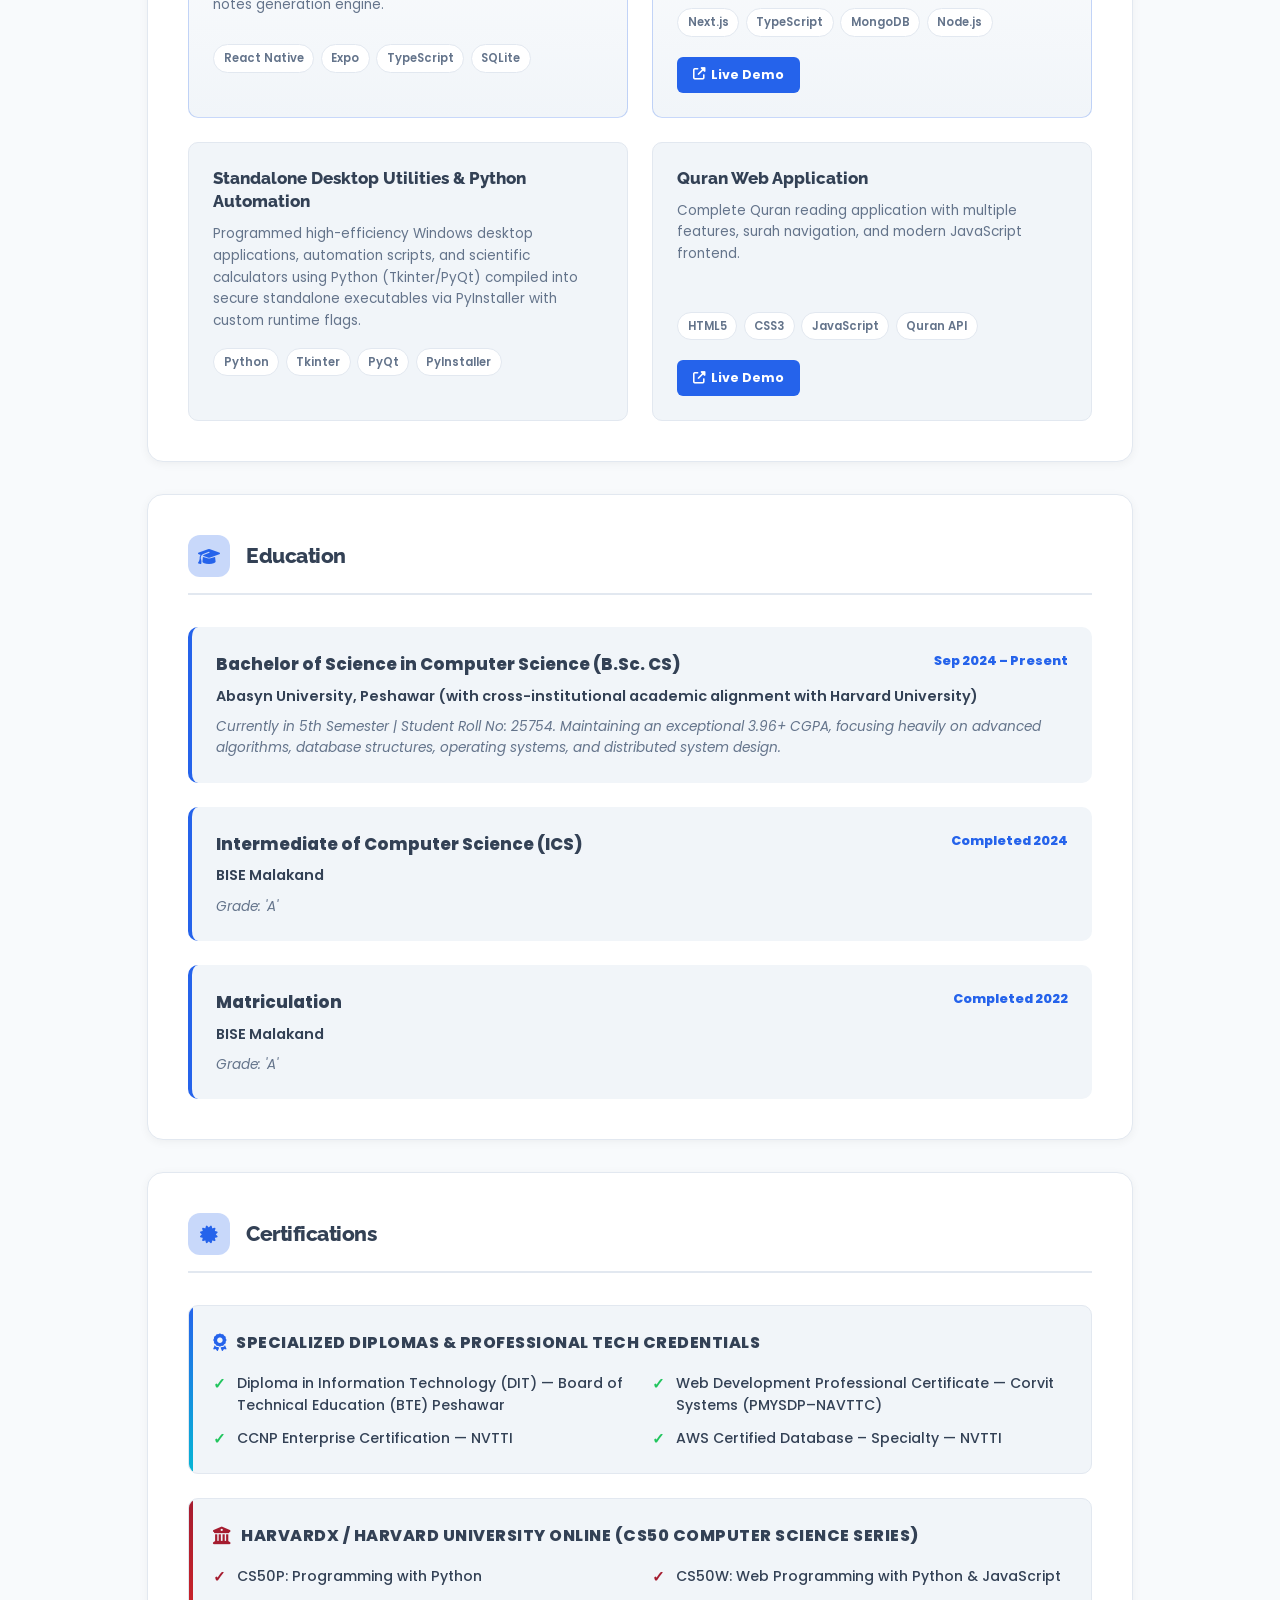
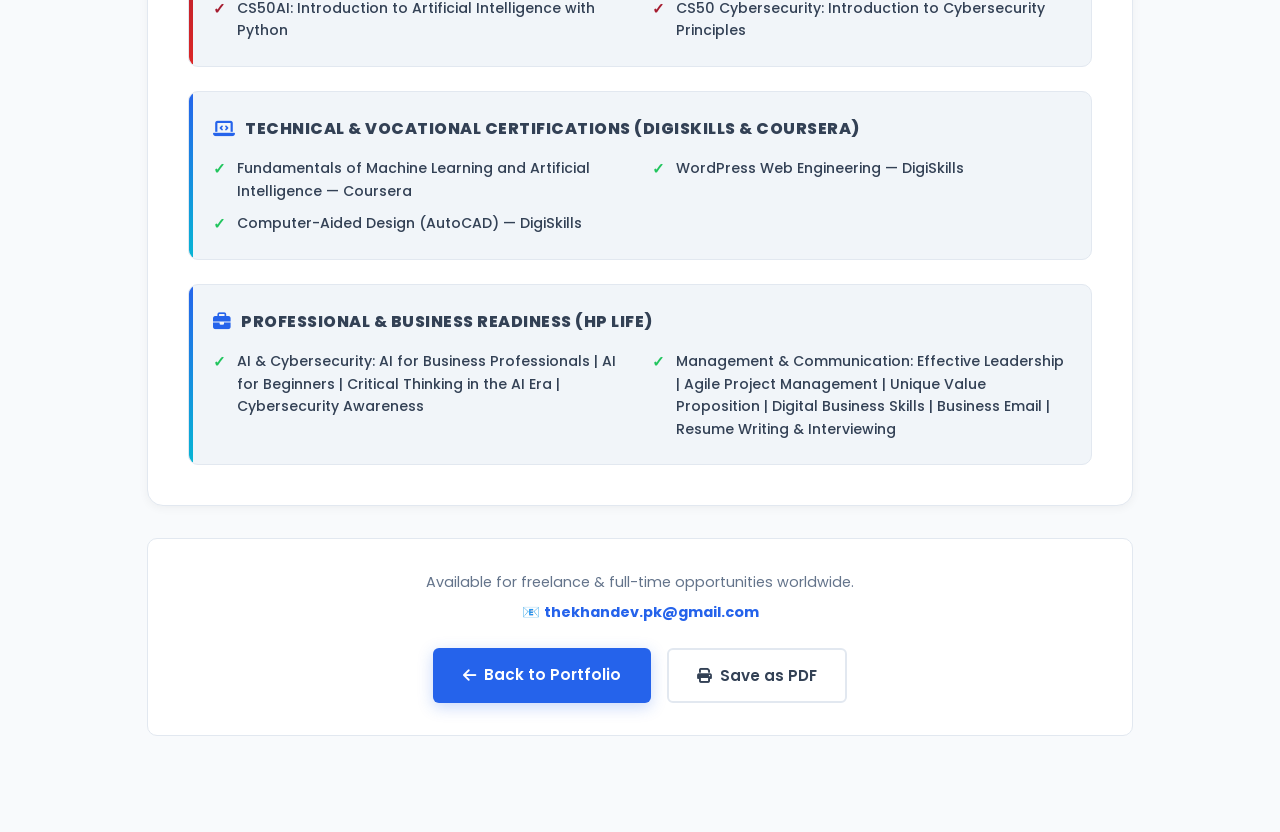
==== commit d3b5a3cf: "fix the bugs of extra components showing on screen" ====
--- a/CV.html
+++ b/CV.html
@@ -2,7 +2,7 @@
 <html lang="en">
 <head>
   <meta charset="UTF-8">
-  <meta name="viewport" content="width=device-width, initial-scale=1.0">
+  <meta name="viewport" content="width=device-width, initial-scale=1.0, viewport-fit=cover">
   <title>CV | Waqas Khan — Team Lead & Principal Architect</title>
 
   <meta name="description" content="Curriculum Vitae of Waqas Khan — Team Lead & Principal Architect at TheKhanDev. Harvard Certified Full-Stack Systems & AI Engineer.">
@@ -34,44 +34,65 @@
 
   <div id="scrollProgress" class="scroll-progress" role="progressbar" aria-label="Page scroll progress"></div>
 
+  <!-- FIXED NAVBAR -->
   <nav class="navbar" id="navbar" aria-label="CV navigation">
     <div class="container nav-inner">
       <a href="index.html" class="logo">Waqas<span>Khan</span></a>
       <div class="nav-actions">
-        <a href="index.html" class="btn-cv-nav" title="Back to portfolio"><i class="fas fa-arrow-left"></i> Portfolio</a>
-        <button class="btn-cv-nav btn-cv-print" id="printCV" title="Print / Save as PDF"><i class="fas fa-print"></i> Print</button>
-        <button class="theme-toggle" id="themeToggle" aria-label="Toggle theme"><i class="fas fa-moon" id="themeIcon"></i></button>
+        <a href="index.html" class="btn-cv-nav" title="Back to portfolio">
+          <i class="fas fa-arrow-left"></i> <span>Portfolio</span>
+        </a>
+        <button class="btn-cv-nav btn-cv-print" id="printCV" title="Print / Save as PDF">
+          <i class="fas fa-print"></i> <span>Print</span>
+        </button>
+        <button class="theme-toggle" id="themeToggle" aria-label="Toggle theme">
+          <i class="fas fa-moon" id="themeIcon"></i>
+        </button>
       </div>
     </div>
   </nav>
 
   <main class="cv-wrapper">
     <div class="container">
+      
+      <!-- Modern Header -->
       <header class="cv-header reveal" id="cvHeader"></header>
-      <section class="cv-section reveal">
-        <h2 class="cv-section-title"><i class="fas fa-user-tie"></i> Executive Technical Profile</h2>
-        <div class="cv-summary" id="cvSummary"></div>
-      </section>
-      <section class="cv-section reveal">
-        <h2 class="cv-section-title"><i class="fas fa-cogs"></i> Core Technical Competencies</h2>
-        <div class="cv-competencies" id="cvCompetencies"></div>
-      </section>
-      <section class="cv-section reveal">
-        <h2 class="cv-section-title"><i class="fas fa-briefcase"></i> Professional Experience</h2>
-        <div class="cv-experience" id="cvExperience"></div>
-      </section>
-      <section class="cv-section reveal">
-        <h2 class="cv-section-title"><i class="fas fa-rocket"></i> Notable Projects &amp; Engineering Achievements</h2>
-        <div class="cv-projects" id="cvProjects"></div>
-      </section>
-      <section class="cv-section reveal">
-        <h2 class="cv-section-title"><i class="fas fa-graduation-cap"></i> Academic Background &amp; Education</h2>
-        <div class="cv-education" id="cvEducation"></div>
-      </section>
-      <section class="cv-section reveal">
-        <h2 class="cv-section-title"><i class="fas fa-certificate"></i> Certifications &amp; Professional Credentials</h2>
-        <div class="cv-certs" id="cvCerts"></div>
-      </section>
+
+      <!-- Main Content Grid -->
+      <div class="cv-content">
+        
+        <section class="cv-section reveal">
+          <h2 class="cv-section-title"><i class="fas fa-user-tie"></i> Executive Profile</h2>
+          <div class="cv-summary" id="cvSummary"></div>
+        </section>
+
+        <section class="cv-section reveal">
+          <h2 class="cv-section-title"><i class="fas fa-cogs"></i> Core Competencies</h2>
+          <div class="cv-competencies" id="cvCompetencies"></div>
+        </section>
+
+        <section class="cv-section reveal">
+          <h2 class="cv-section-title"><i class="fas fa-briefcase"></i> Professional Experience</h2>
+          <div class="cv-experience" id="cvExperience"></div>
+        </section>
+
+        <section class="cv-section reveal">
+          <h2 class="cv-section-title"><i class="fas fa-rocket"></i> Notable Projects</h2>
+          <div class="cv-projects" id="cvProjects"></div>
+        </section>
+
+        <section class="cv-section reveal">
+          <h2 class="cv-section-title"><i class="fas fa-graduation-cap"></i> Education</h2>
+          <div class="cv-education" id="cvEducation"></div>
+        </section>
+
+        <section class="cv-section reveal">
+          <h2 class="cv-section-title"><i class="fas fa-certificate"></i> Certifications</h2>
+          <div class="cv-certs" id="cvCerts"></div>
+        </section>
+
+      </div>
+
       <footer class="cv-footer reveal" id="cvFooter"></footer>
     </div>
   </main>
--- a/css/style.css
+++ b/css/style.css
@@ -1,5 +1,6 @@
 /* ============================================================
-   style.css — Waqas Khan Portfolio v7
+   style.css — Waqas Khan Portfolio v9
+   Complete stylesheet — all sections included
    ============================================================ */
 
 /* ============ PRELOADER ============ */
@@ -307,6 +308,290 @@
   box-shadow: 0 5px 15px var(--primary-glow);
 }
 
+/* ============ SKILLS (v9 ENHANCED) ============ */
+
+/* --- Stats strip --- */
+.skills-stats {
+  display: grid;
+  grid-template-columns: repeat(4, 1fr);
+  gap: 1rem;
+  margin-bottom: 3rem;
+  max-width: 900px;
+  margin-left: auto;
+  margin-right: auto;
+}
+.skills-stat {
+  background: var(--card-bg);
+  border: 1px solid var(--border-color);
+  border-radius: var(--radius-md);
+  padding: 1.25rem 1rem;
+  text-align: center;
+  transition: var(--transition);
+  position: relative;
+  overflow: hidden;
+}
+.skills-stat::before {
+  content: '';
+  position: absolute;
+  top: 0; left: 0; right: 0;
+  height: 3px;
+  background: var(--gradient-primary);
+  transform: scaleX(0);
+  transform-origin: left;
+  transition: transform 0.4s ease;
+}
+.skills-stat:hover::before { transform: scaleX(1); }
+.skills-stat:hover {
+  transform: translateY(-4px);
+  box-shadow: var(--shadow-md);
+  border-color: var(--primary-color);
+}
+.skills-stat-value {
+  font-family: var(--font-heading);
+  font-size: clamp(1.5rem, 3vw, 2rem);
+  font-weight: 900;
+  background: var(--gradient-text);
+  -webkit-background-clip: text;
+  background-clip: text;
+  -webkit-text-fill-color: transparent;
+  line-height: 1.1;
+  margin-bottom: 0.3rem;
+}
+.skills-stat-label {
+  font-size: 0.72rem;
+  font-weight: 600;
+  color: var(--text-muted);
+  text-transform: uppercase;
+  letter-spacing: 0.5px;
+}
+
+/* --- Category grid --- */
+.skills-container {
+  display: grid;
+  grid-template-columns: repeat(auto-fit, minmax(300px, 1fr));
+  gap: 1.75rem;
+  margin-bottom: 3rem;
+}
+
+/* --- Category card --- */
+.skills-category {
+  background: var(--card-bg);
+  padding: 1.75rem;
+  border-radius: var(--radius-md);
+  border: 1px solid var(--border-color);
+  box-shadow: var(--shadow-sm);
+  transition: var(--transition);
+  position: relative;
+  overflow: hidden;
+}
+.skills-category::before {
+  content: '';
+  position: absolute;
+  top: 0; left: 0;
+  width: 100%;
+  height: 3px;
+  background: var(--gradient-primary);
+  transform: scaleX(0);
+  transform-origin: left;
+  transition: transform 0.4s ease;
+}
+.skills-category:hover::before { transform: scaleX(1); }
+.skills-category:hover {
+  transform: translateY(-6px);
+  box-shadow: var(--shadow-lg);
+}
+.skills-category.accent-blue:hover { border-color: #2563eb; }
+.skills-category.accent-purple:hover { border-color: #a855f7; }
+.skills-category.accent-teal:hover { border-color: #14b8a6; }
+
+/* --- Category head --- */
+.skills-category-head {
+  display: flex;
+  align-items: flex-start;
+  gap: 1rem;
+  margin-bottom: 1.5rem;
+  padding-bottom: 1.25rem;
+  border-bottom: 1px dashed var(--border-color);
+}
+.skills-category-icon {
+  width: 48px;
+  height: 48px;
+  border-radius: 12px;
+  display: flex;
+  align-items: center;
+  justify-content: center;
+  font-size: 1.3rem;
+  flex-shrink: 0;
+  transition: var(--transition);
+  background: var(--primary-glow);
+  color: var(--primary-color);
+}
+.skills-category.accent-blue .skills-category-icon {
+  background: rgba(37, 99, 235, 0.12);
+  color: #2563eb;
+}
+.skills-category.accent-purple .skills-category-icon {
+  background: rgba(168, 85, 247, 0.12);
+  color: #a855f7;
+}
+.skills-category.accent-teal .skills-category-icon {
+  background: rgba(20, 184, 166, 0.12);
+  color: #14b8a6;
+}
+.skills-category:hover .skills-category-icon {
+  transform: rotate(-8deg) scale(1.08);
+}
+
+.skills-category-meta {
+  flex: 1;
+  min-width: 0;
+}
+.skills-category-meta h3 {
+  font-size: 1.15rem;
+  font-weight: 700;
+  margin-bottom: 0.25rem;
+  color: var(--text-color);
+  display: block;
+}
+.skills-category.accent-blue .skills-category-meta h3 { color: #2563eb; }
+.skills-category.accent-purple .skills-category-meta h3 { color: #a855f7; }
+.skills-category.accent-teal .skills-category-meta h3 { color: #14b8a6; }
+.skills-category-meta p {
+  font-size: 0.78rem;
+  color: var(--text-muted);
+  line-height: 1.4;
+}
+
+/* --- Skills list --- */
+.skills-list { display: flex; flex-direction: column; gap: 1rem; }
+
+/* --- Individual skill row --- */
+.skill { position: relative; }
+.skill-info {
+  display: flex;
+  justify-content: space-between;
+  align-items: center;
+  margin-bottom: 0.45rem;
+  gap: 0.5rem;
+}
+.skill-name {
+  display: inline-flex;
+  align-items: center;
+  gap: 0.5rem;
+  font-weight: 600;
+  font-size: 0.85rem;
+  color: var(--text-color);
+  min-width: 0;
+  overflow: hidden;
+}
+.skill-name i {
+  font-size: 0.95rem;
+  color: var(--primary-color);
+  flex-shrink: 0;
+  width: 16px;
+  text-align: center;
+}
+.skills-category.accent-blue .skill-name i { color: #2563eb; }
+.skills-category.accent-purple .skill-name i { color: #a855f7; }
+.skills-category.accent-teal .skill-name i { color: #14b8a6; }
+.skill-name span {
+  white-space: nowrap;
+  overflow: hidden;
+  text-overflow: ellipsis;
+}
+.skill-percent {
+  font-family: var(--font-mono);
+  font-size: 0.75rem;
+  font-weight: 700;
+  color: var(--primary-color);
+  padding: 0.15rem 0.5rem;
+  background: var(--primary-glow);
+  border-radius: 50px;
+  flex-shrink: 0;
+}
+.skills-category.accent-purple .skill-percent {
+  color: #a855f7;
+  background: rgba(168, 85, 247, 0.12);
+}
+.skills-category.accent-teal .skill-percent {
+  color: #14b8a6;
+  background: rgba(20, 184, 166, 0.12);
+}
+
+/* --- Bars --- */
+.skill-bar {
+  height: 6px;
+  background: var(--bg-alt);
+  border-radius: 6px;
+  overflow: hidden;
+  position: relative;
+}
+.skill-progress {
+  height: 100%;
+  width: 0;
+  border-radius: 6px;
+  background: var(--gradient-primary);
+  transition: width 1.2s cubic-bezier(0.4, 0, 0.2, 1);
+  position: relative;
+}
+.skill-progress::after {
+  content: '';
+  position: absolute;
+  top: 0; right: 0; bottom: 0;
+  width: 20px;
+  background: linear-gradient(90deg, transparent, rgba(255,255,255,0.4));
+  border-radius: 0 6px 6px 0;
+}
+.skills-category.accent-purple .skill-progress {
+  background: linear-gradient(90deg, #a855f7, #ec4899);
+}
+.skills-category.accent-teal .skill-progress {
+  background: linear-gradient(90deg, #14b8a6, #06b6d4);
+}
+
+/* --- Tools strip --- */
+.tools-strip {
+  background: var(--card-bg);
+  border: 1px solid var(--border-color);
+  border-radius: var(--radius-md);
+  padding: 1.5rem 1.75rem;
+  box-shadow: var(--shadow-sm);
+  max-width: 900px;
+  margin: 0 auto;
+}
+.tools-title {
+  font-size: 0.95rem;
+  font-weight: 700;
+  color: var(--text-color);
+  margin-bottom: 1rem;
+  display: flex;
+  align-items: center;
+  gap: 0.5rem;
+  text-transform: uppercase;
+  letter-spacing: 0.5px;
+}
+.tools-title i { color: var(--primary-color); }
+.tools-chips { display: flex; flex-wrap: wrap; gap: 0.5rem; }
+.tool-chip {
+  display: inline-flex;
+  align-items: center;
+  padding: 0.4rem 0.85rem;
+  background: var(--bg-alt);
+  border: 1px solid var(--border-color);
+  border-radius: 50px;
+  font-size: 0.78rem;
+  font-weight: 600;
+  color: var(--text-muted);
+  transition: var(--transition);
+  cursor: default;
+}
+.tool-chip:hover {
+  background: var(--primary-glow);
+  border-color: var(--primary-color);
+  color: var(--primary-color);
+  transform: translateY(-2px);
+}
+
 /* ============ SERVICES ============ */
 .services-grid { display: grid; grid-template-columns: repeat(auto-fit, minmax(260px, 1fr)); gap: 2rem; }
 .service-card {
@@ -337,24 +622,6 @@
 .service-card h3 { font-size: 1.25rem; margin-bottom: 0.8rem; }
 .service-card p { color: var(--text-muted); font-size: 0.95rem; line-height: 1.7; }
 
-/* ============ SKILLS ============ */
-.skills-container { display: grid; grid-template-columns: repeat(auto-fit, minmax(320px, 1fr)); gap: 2rem; }
-.skills-category {
-  background: var(--card-bg); padding: 2rem;
-  border-radius: var(--radius-md); border: 1px solid var(--border-color);
-  box-shadow: var(--shadow-sm); transition: var(--transition);
-}
-.skills-category:hover { transform: translateY(-5px); box-shadow: var(--shadow-md); }
-.skills-category h3 {
-  font-size: 1.3rem; margin-bottom: 1.5rem;
-  display: flex; align-items: center; gap: 0.6rem; color: var(--primary-color);
-}
-.skill { margin-bottom: 1.2rem; }
-.skill:last-child { margin-bottom: 0; }
-.skill-info { display: flex; justify-content: space-between; margin-bottom: 0.5rem; font-weight: 500; font-size: 0.9rem; }
-.skill-bar { height: 8px; background: var(--bg-alt); border-radius: 4px; overflow: hidden; }
-.skill-progress { height: 100%; width: 0; background: var(--gradient-primary); border-radius: 4px; transition: width 1.2s cubic-bezier(0.4, 0, 0.2, 1); }
-
 /* ============ PORTFOLIO ============ */
 .portfolio-filter { display: flex; justify-content: center; gap: 0.75rem; margin-bottom: 2.5rem; flex-wrap: wrap; }
 .filter-btn {
@@ -374,6 +641,7 @@
   box-shadow: var(--shadow-sm);
   transition: transform 0.3s ease, box-shadow 0.3s ease;
   animation: fadeUp 0.5s ease;
+  position: relative;
 }
 @keyframes fadeUp {
   from { opacity: 0; transform: translateY(20px); }
@@ -505,7 +773,6 @@
 .portfolio-empty p { color: var(--text-muted); margin-bottom: 1.5rem; font-size: 0.9rem; }
 
 /* Featured */
-.portfolio-item { position: relative; }
 .portfolio-item.featured { border-color: var(--primary-color); box-shadow: 0 4px 20px var(--primary-glow); }
 .featured-badge {
   position: absolute; top: 0.75rem; left: 0.75rem; z-index: 4;
@@ -865,16 +1132,38 @@
 .modal-private i { color: var(--primary-color); }
 
 /* ============ TOAST ============ */
+/* ============ TOAST ============ */
 .toast {
-  position: fixed; bottom: 2rem; left: 50%;
+  position: fixed; 
+  bottom: 2rem; 
+  left: 50%;
   transform: translate(-50%, 150%);
-  background: var(--card-bg); border-left: 4px solid var(--primary-color);
-  padding: 1rem 1.5rem; border-radius: var(--radius-sm);
-  box-shadow: var(--shadow-lg); z-index: 3000;
-  transition: transform 0.4s ease; max-width: 90%;
-  font-weight: 500; display: flex; align-items: center; gap: 0.6rem;
-}
-.toast.show { transform: translate(-50%, 0); }
+  background: var(--card-bg); 
+  border-left: 4px solid var(--primary-color);
+  padding: 1rem 1.5rem; 
+  border-radius: var(--radius-sm);
+  box-shadow: var(--shadow-lg); 
+  z-index: 3000;
+  transition: transform 0.4s ease; 
+  max-width: 90%;
+  font-weight: 500; 
+  display: flex; 
+  align-items: center; 
+  gap: 0.6rem;
+  
+  /* ADD THESE TWO LINES TO HIDE IT BY DEFAULT */
+  opacity: 0;
+  visibility: hidden;
+}
+
+/* When the .show class is added, it becomes visible */
+.toast.show { 
+  transform: translate(-50%, 0); 
+  opacity: 1;
+  visibility: visible;
+}
+
+/* Rest of the toast styles */
 .toast.success { border-left-color: var(--success); }
 .toast.error { border-left-color: var(--error); }
 .toast i { font-size: 1.2rem; }
@@ -892,4 +1181,130 @@
   animation: shimmer 1.5s infinite;
 }
 img[data-fallback] { animation: none; }
-@keyframes shimmer { 0% { background-position: -200% 0; } 100% { background-position: 200% 0; } }+@keyframes shimmer { 0% { background-position: -200% 0; } 100% { background-position: 200% 0; } }
+
+/* ============ PWA INSTALL BUTTON ============ */
+.install-btn {
+  position: fixed;
+  bottom: 1.5rem;
+  left: 1.5rem;
+  z-index: 998;
+  display: inline-flex;
+  align-items: center;
+  gap: 0.5rem;
+  padding: 0.75rem 1.25rem;
+  background: var(--gradient-primary);
+  color: #fff;
+  border: none;
+  border-radius: 50px;
+  font-family: inherit;
+  font-size: 0.88rem;
+  font-weight: 700;
+  cursor: pointer;
+  box-shadow: 0 8px 24px var(--primary-glow);
+  transition: transform 0.25s ease, box-shadow 0.25s ease, opacity 0.3s ease;
+  opacity: 0;
+  transform: translateY(20px);
+  pointer-events: none;
+}
+.install-btn.visible {
+  opacity: 1;
+  transform: translateY(0);
+  pointer-events: auto;
+}
+.install-btn:hover {
+  transform: translateY(-3px);
+  box-shadow: 0 12px 30px var(--primary-glow);
+}
+.install-btn:active { transform: translateY(-1px); }
+.install-btn i { font-size: 1rem; }
+.install-btn[hidden] { display: none !important; }
+
+/* ============ PWA UPDATE BANNER ============ */
+.pwa-update {
+  position: fixed;
+  bottom: 1.5rem;
+  left: 50%;
+  transform: translate(-50%, 150%);
+  z-index: 997;
+  background: var(--card-bg);
+  border: 1px solid var(--border-color);
+  border-radius: 12px;
+  padding: 1rem 1.25rem;
+  box-shadow: var(--shadow-lg);
+  display: flex;
+  align-items: center;
+  gap: 0.75rem;
+  max-width: calc(100vw - 2rem);
+  transition: transform 0.4s ease;
+}
+.pwa-update.visible { transform: translate(-50%, 0); }
+.pwa-update i { color: var(--primary-color); font-size: 1.2rem; flex-shrink: 0; }
+.pwa-update p {
+  font-size: 0.88rem;
+  font-weight: 500;
+  margin: 0;
+  color: var(--text-color);
+  white-space: nowrap;
+}
+.pwa-update-actions {
+  display: flex;
+  gap: 0.4rem;
+  flex-shrink: 0;
+}
+.pwa-btn-primary,
+.pwa-btn-ghost {
+  padding: 0.5rem 0.85rem;
+  border-radius: 6px;
+  font-family: inherit;
+  font-size: 0.8rem;
+  font-weight: 600;
+  cursor: pointer;
+  border: none;
+  transition: var(--transition);
+  white-space: nowrap;
+}
+.pwa-btn-primary {
+  background: var(--primary-color);
+  color: #fff;
+}
+.pwa-btn-primary:hover { background: var(--primary-dark); }
+.pwa-btn-ghost {
+  background: var(--bg-alt);
+  color: var(--text-muted);
+}
+.pwa-btn-ghost:hover { color: var(--text-color); }
+
+/* ============ OFFLINE BADGE ============ */
+.offline-badge {
+  visibility: hidden;
+  position: fixed;
+  top: calc(var(--nav-height) + 0.75rem);
+  left: 50%;
+  transform: translate(-50%, -100%);
+  z-index: 1002;
+  background: rgba(239, 68, 68, 0.95);
+  color: #fff;
+  padding: 0.4rem 0.85rem;
+  border-radius: 50px;
+  font-size: 0.78rem;
+  font-weight: 700;
+  display: inline-flex;
+  align-items: center;
+  gap: 0.4rem;
+  opacity: 0;
+  pointer-events: none;
+  transition: transform 0.3s ease, opacity 0.3s ease;
+  box-shadow: 0 4px 12px rgba(239, 68, 68, 0.3);
+}
+.offline-badge.visible {
+  transform: translate(-50%, 0);
+  opacity: 1;
+  visibility: visible;
+}
+.offline-badge i { font-size: 0.75rem; }
+
+/* ============ TOAST POSITIONING (above install button) ============ */
+body:has(.install-btn.visible) .toast {
+  bottom: calc(2rem + 60px);
+}
--- a/css/cv.css
+++ b/css/cv.css
@@ -1,11 +1,17 @@
 /* ============================================================
-   cv.css — Styles specific to CV.html
+   cv.css — Premium Modern CV & Responsive Layout
    ============================================================ */
 
-.cv-body { background: var(--bg-color); padding-top: var(--nav-height); }
-
+.cv-body { 
+  background: var(--bg-color); 
+  padding-top: var(--nav-height); 
+  color: var(--text-color);
+  overflow-x: hidden;
+}
+
+/* ============ NAVBAR FIX ============ */
 .btn-cv-nav {
-  display: inline-flex; align-items: center; gap: 0.4rem;
+  display: inline-flex; align-items: center; gap: 0.5rem;
   padding: 0.55rem 1rem; background: var(--bg-alt);
   border: 1px solid var(--border-color); border-radius: var(--radius-sm);
   color: var(--text-color); font-size: 0.85rem; font-weight: 600;
@@ -15,180 +21,225 @@
 .btn-cv-nav:hover {
   background: var(--primary-color); color: #fff;
   border-color: var(--primary-color); transform: translateY(-2px);
-}
-
+  box-shadow: 0 4px 12px var(--primary-glow);
+}
+
+/* ============ MAIN WRAPPER ============ */
 .cv-wrapper { padding: 3rem 0 6rem; }
-.cv-wrapper .container { max-width: 1000px; }
-
+.cv-wrapper .container { max-width: 1050px; }
+
+/* ============ MODERN HEADER ============ */
 .cv-header {
-  display: grid; grid-template-columns: 180px 1fr;
-  gap: 2rem; align-items: center;
-  background: var(--card-bg); border: 1px solid var(--border-color);
-  border-radius: var(--radius-lg); padding: 2rem;
-  margin-bottom: 2.5rem; box-shadow: var(--shadow-sm);
-  position: relative; overflow: hidden;
-}
+  background: var(--card-bg);
+  border: 1px solid var(--border-color);
+  border-radius: var(--radius-lg);
+  padding: 2.5rem;
+  margin-bottom: 2rem;
+  box-shadow: var(--shadow-md);
+  position: relative;
+  overflow: hidden;
+  
+  /* Grid layout for Header */
+  display: grid;
+  grid-template-columns: 200px 1fr;
+  gap: 2.5rem;
+  align-items: center;
+}
+
+/* Top gradient line */
 .cv-header::before {
   content: ''; position: absolute; top: 0; left: 0; right: 0;
-  height: 4px; background: var(--gradient-primary);
-}
+  height: 5px; background: var(--gradient-primary);
+}
+
 .cv-photo {
-  width: 180px; height: 180px; border-radius: 50%;
-  overflow: hidden; border: 4px solid var(--primary-color);
-  box-shadow: 0 8px 25px var(--primary-glow);
+  width: 200px; height: 200px; border-radius: 50%;
+  overflow: hidden; border: 5px solid var(--bg-alt);
+  box-shadow: 0 10px 30px rgba(0,0,0,0.1);
   background: var(--bg-alt);
   display: flex; align-items: center; justify-content: center;
+  margin: 0 auto;
 }
 .cv-photo img { width: 100%; height: 100%; object-fit: cover; }
+
 .cv-header-info h1 {
-  font-size: clamp(1.6rem, 3vw, 2.2rem); font-weight: 900;
-  margin-bottom: 0.3rem; background: var(--gradient-text);
+  font-size: clamp(2rem, 4vw, 2.8rem); font-weight: 900;
+  margin-bottom: 0.3rem; line-height: 1.1;
+  background: var(--gradient-text);
   -webkit-background-clip: text; background-clip: text;
   -webkit-text-fill-color: transparent;
 }
-.cv-title { font-size: 1rem; color: var(--primary-color); font-weight: 600; margin-bottom: 0.6rem; }
-.cv-tagline { font-size: 0.85rem; color: var(--text-muted); margin-bottom: 1rem; }
-.cv-contact { display: flex; flex-wrap: wrap; gap: 0.5rem 1rem; font-size: 0.85rem; color: var(--text-muted); }
+
+.cv-title { 
+  font-size: 1.1rem; color: var(--primary-color); 
+  font-weight: 700; margin-bottom: 0.5rem; line-height: 1.4; 
+}
+
+.cv-tagline { 
+  display: inline-block;
+  font-size: 0.85rem; color: var(--text-muted); 
+  background: var(--bg-alt); padding: 0.3rem 0.75rem;
+  border-radius: 50px; margin-bottom: 1.5rem;
+}
+
+.cv-contact { 
+  display: flex; flex-wrap: wrap; gap: 0.75rem; 
+}
 .cv-contact a {
+  display: inline-flex; align-items: center; gap: 0.4rem;
   color: var(--text-color); text-decoration: none;
-  display: inline-flex; align-items: center; gap: 0.35rem;
+  font-size: 0.85rem; font-weight: 500;
+  background: var(--card-bg); border: 1px solid var(--border-color);
+  padding: 0.5rem 0.85rem; border-radius: var(--radius-sm);
   transition: var(--transition);
 }
-.cv-contact a:hover { color: var(--primary-color); }
-.cv-contact i { color: var(--primary-color); font-size: 0.75rem; }
+.cv-contact a:hover { 
+  border-color: var(--primary-color); color: var(--primary-color); 
+  transform: translateY(-2px); box-shadow: 0 4px 10px var(--primary-glow);
+}
+.cv-contact i { color: var(--primary-color); font-size: 0.9rem; }
+
+/* ============ CONTENT SECTIONS ============ */
+.cv-content { display: flex; flex-direction: column; gap: 2rem; }
 
 .cv-section {
   background: var(--card-bg); border: 1px solid var(--border-color);
-  border-radius: var(--radius-lg); padding: 2rem;
-  margin-bottom: 2rem; box-shadow: var(--shadow-sm);
-}
+  border-radius: var(--radius-lg); padding: 2.5rem;
+  box-shadow: var(--shadow-sm);
+  transition: var(--transition);
+}
+.cv-section:hover { box-shadow: var(--shadow-md); border-color: var(--primary-glow); }
+
 .cv-section-title {
-  display: flex; align-items: center; gap: 0.75rem;
-  font-size: 1.25rem; font-weight: 800; margin-bottom: 1.5rem;
-  padding-bottom: 0.75rem; border-bottom: 2px solid var(--border-color);
-  color: var(--text-color);
+  display: flex; align-items: center; gap: 1rem;
+  font-size: 1.3rem; font-weight: 800; margin-bottom: 2rem;
+  padding-bottom: 1rem; border-bottom: 2px solid var(--border-color);
+  color: var(--text-color); letter-spacing: -0.5px;
 }
 .cv-section-title i {
-  width: 36px; height: 36px; background: var(--primary-glow);
-  color: var(--primary-color); border-radius: 8px;
+  width: 42px; height: 42px; background: var(--primary-glow);
+  color: var(--primary-color); border-radius: 12px;
   display: flex; align-items: center; justify-content: center;
-  font-size: 0.95rem; flex-shrink: 0;
-}
-
-.cv-summary p { color: var(--text-muted); font-size: 0.92rem; line-height: 1.75; margin-bottom: 0.9rem; }
+  font-size: 1.1rem; flex-shrink: 0;
+}
+
+/* Summary */
+.cv-summary p { 
+  color: var(--text-muted); font-size: 0.95rem; 
+  line-height: 1.8; margin-bottom: 1rem; text-align: justify; 
+}
 .cv-summary p:last-child { margin-bottom: 0; }
-.cv-summary strong { color: var(--text-color); }
-
-.cv-competencies { display: flex; flex-direction: column; gap: 1rem; }
+.cv-summary strong { color: var(--text-color); font-weight: 700; }
+
+/* Competencies */
+.cv-competencies { display: flex; flex-direction: column; gap: 1.25rem; }
 .competency-row {
-  display: grid; grid-template-columns: 220px 1fr;
-  gap: 1rem; padding: 0.85rem 0;
+  display: grid; grid-template-columns: 240px 1fr;
+  gap: 1.5rem; padding-bottom: 1.25rem;
   border-bottom: 1px dashed var(--border-color);
 }
-.competency-row:last-child { border-bottom: none; }
+.competency-row:last-child { border-bottom: none; padding-bottom: 0; }
 .competency-label {
-  font-weight: 700; font-size: 0.85rem; color: var(--primary-color);
-  text-transform: uppercase; letter-spacing: 0.4px;
-}
-.competency-values { font-size: 0.88rem; color: var(--text-color); line-height: 1.65; }
-
-.cv-experience { display: flex; flex-direction: column; gap: 1.5rem; }
-.cv-job {
-  padding-left: 1.25rem; border-left: 3px solid var(--primary-color);
-  position: relative;
-}
+  font-weight: 800; font-size: 0.85rem; color: var(--primary-color);
+  text-transform: uppercase; letter-spacing: 0.5px; line-height: 1.4;
+}
+.competency-values { font-size: 0.9rem; color: var(--text-color); line-height: 1.7; }
+
+/* Experience (Timeline) */
+.cv-experience { position: relative; display: flex; flex-direction: column; gap: 2rem; }
+.cv-experience::before {
+  content: ''; position: absolute; left: 11px; top: 10px; bottom: 10px;
+  width: 2px; background: var(--border-color);
+}
+.cv-job { position: relative; padding-left: 2.5rem; }
 .cv-job::before {
-  content: ''; position: absolute; left: -7px; top: 5px;
-  width: 11px; height: 11px; background: var(--card-bg);
-  border: 3px solid var(--primary-color); border-radius: 50%;
+  content: ''; position: absolute; left: 0; top: 6px;
+  width: 24px; height: 24px; border-radius: 50%;
+  background: var(--card-bg); border: 4px solid var(--primary-color);
+  box-shadow: 0 0 0 4px var(--bg-alt); z-index: 2;
 }
 .cv-job-head {
   display: flex; justify-content: space-between; align-items: flex-start;
-  gap: 1rem; flex-wrap: wrap; margin-bottom: 0.3rem;
-}
-.cv-job-role { font-size: 1.05rem; font-weight: 700; color: var(--text-color); }
+  gap: 1rem; flex-wrap: wrap; margin-bottom: 0.4rem;
+}
+.cv-job-role { font-size: 1.15rem; font-weight: 800; color: var(--text-color); }
 .cv-job-date {
-  font-size: 0.78rem; font-weight: 700; color: var(--primary-color);
-  background: var(--primary-glow); padding: 0.25rem 0.6rem;
+  font-size: 0.8rem; font-weight: 800; color: #fff;
+  background: var(--primary-color); padding: 0.35rem 0.75rem;
   border-radius: 50px; white-space: nowrap;
 }
-.cv-job-meta { font-size: 0.85rem; color: var(--text-muted); margin-bottom: 0.6rem; }
-.cv-job-meta strong { color: var(--primary-color); }
-.cv-job ul {
-  list-style: none; padding: 0; margin: 0;
-  display: flex; flex-direction: column; gap: 0.4rem;
-}
+.cv-job-meta { font-size: 0.9rem; color: var(--text-muted); margin-bottom: 0.75rem; }
+.cv-job-meta strong { color: var(--primary-color); font-weight: 700; }
+
+.cv-job ul { list-style: none; padding: 0; margin: 0; display: flex; flex-direction: column; gap: 0.6rem; }
 .cv-job ul li {
-  position: relative; padding-left: 1.25rem;
-  font-size: 0.87rem; color: var(--text-muted); line-height: 1.6;
+  position: relative; padding-left: 1.5rem;
+  font-size: 0.9rem; color: var(--text-muted); line-height: 1.7;
 }
 .cv-job ul li::before {
-  content: '▸'; position: absolute; left: 0;
-  color: var(--primary-color); font-weight: 900;
-}
-
-.cv-projects { display: grid; grid-template-columns: repeat(auto-fit, minmax(280px, 1fr)); gap: 1.25rem; }
+  content: '▹'; position: absolute; left: 0; top: 0;
+  color: var(--primary-color); font-weight: 900; font-size: 1.1rem;
+}
+
+/* Projects */
+.cv-projects { display: grid; grid-template-columns: repeat(auto-fit, minmax(300px, 1fr)); gap: 1.5rem; }
 .cv-project {
   background: var(--bg-alt); border: 1px solid var(--border-color);
-  border-radius: var(--radius-md); padding: 1.25rem;
+  border-radius: var(--radius-md); padding: 1.5rem;
   transition: var(--transition); position: relative;
+  display: flex; flex-direction: column;
 }
 .cv-project:hover {
-  transform: translateY(-3px); box-shadow: var(--shadow-md);
+  transform: translateY(-5px); box-shadow: var(--shadow-lg);
   border-color: var(--primary-color);
 }
+.cv-project.featured {
+  border-color: var(--primary-glow);
+  background: linear-gradient(180deg, var(--card-bg), var(--bg-alt));
+}
 .cv-project.featured::before {
-  content: '★ Featured'; position: absolute; top: -1px; right: 1rem;
+  content: '★ Featured'; position: absolute; top: -1px; right: 1.5rem;
   background: var(--gradient-primary); color: #fff;
-  font-size: 0.65rem; font-weight: 800;
-  padding: 0.25rem 0.6rem; border-radius: 0 0 6px 6px;
+  font-size: 0.7rem; font-weight: 800;
+  padding: 0.3rem 0.75rem; border-radius: 0 0 8px 8px;
   letter-spacing: 0.5px; text-transform: uppercase;
-}
-.cv-project-title {
-  font-size: 0.98rem; font-weight: 700; margin-bottom: 0.5rem;
-  color: var(--text-color); padding-right: 5rem;
-}
-.cv-project-desc { font-size: 0.83rem; color: var(--text-muted); line-height: 1.6; margin-bottom: 0.75rem; }
-.cv-project-tech { display: flex; flex-wrap: wrap; gap: 0.3rem; margin-bottom: 0.85rem; }
+  box-shadow: 0 4px 10px var(--primary-glow);
+}
+.cv-project-title { font-size: 1.05rem; font-weight: 800; margin-bottom: 0.6rem; color: var(--text-color); padding-right: 4rem; line-height: 1.4; }
+.cv-project-desc { font-size: 0.85rem; color: var(--text-muted); line-height: 1.6; margin-bottom: 1rem; flex: 1; }
+.cv-project-tech { display: flex; flex-wrap: wrap; gap: 0.4rem; margin-bottom: 1.25rem; }
 .cv-project-tech span {
-  font-size: 0.68rem; padding: 0.2rem 0.5rem;
+  font-size: 0.72rem; padding: 0.25rem 0.6rem;
   background: var(--card-bg); border: 1px solid var(--border-color);
-  border-radius: 4px; color: var(--text-muted); font-weight: 500;
-}
-.cv-project-links { display: flex; gap: 0.5rem; flex-wrap: wrap; }
+  border-radius: 50px; color: var(--text-muted); font-weight: 600;
+}
+.cv-project-links { display: flex; gap: 0.5rem; flex-wrap: wrap; margin-top: auto; }
 .cv-project-links a {
-  padding: 0.4rem 0.75rem; font-size: 0.75rem; font-weight: 600;
-  border-radius: 5px; text-decoration: none;
-  display: inline-flex; align-items: center; gap: 0.3rem;
+  padding: 0.5rem 1rem; font-size: 0.78rem; font-weight: 700;
+  border-radius: 6px; text-decoration: none;
+  display: inline-flex; align-items: center; gap: 0.4rem;
   transition: var(--transition);
 }
 .cv-project-links .link-live { background: var(--primary-color); color: #fff; }
-.cv-project-links .link-live:hover { background: var(--primary-dark); transform: translateY(-1px); }
-.cv-project-links .link-private {
-  padding: 0.4rem 0.75rem; font-size: 0.75rem; font-weight: 600;
-  border-radius: 5px; background: var(--bg-alt);
-  border: 1px solid var(--border-color); color: var(--text-muted);
-  display: inline-flex; align-items: center; gap: 0.3rem;
-}
-
-.cv-education { display: flex; flex-direction: column; gap: 1.25rem; }
+.cv-project-links .link-live:hover { background: var(--primary-dark); transform: translateY(-2px); }
+.cv-project-links .link-source { background: var(--bg-alt); border: 1px solid var(--border-color); color: var(--text-muted); }
+
+/* Education */
+.cv-education { display: flex; flex-direction: column; gap: 1.5rem; }
 .cv-edu-item {
-  padding: 1rem 1.25rem; background: var(--bg-alt);
-  border-radius: var(--radius-md);
-  border-left: 4px solid var(--primary-color);
-}
-.cv-edu-head {
-  display: flex; justify-content: space-between; align-items: flex-start;
-  gap: 1rem; flex-wrap: wrap; margin-bottom: 0.3rem;
-}
-.cv-edu-title { font-size: 1rem; font-weight: 700; color: var(--text-color); }
-.cv-edu-date { font-size: 0.78rem; font-weight: 700; color: var(--primary-color); white-space: nowrap; }
-.cv-edu-meta { font-size: 0.85rem; color: var(--text-muted); margin-bottom: 0.4rem; }
-.cv-edu-note { font-size: 0.82rem; color: var(--text-muted); line-height: 1.6; font-style: italic; }
-
+  padding: 1.5rem; background: var(--bg-alt);
+  border-radius: var(--radius-md); border-left: 4px solid var(--primary-color);
+}
+.cv-edu-head { display: flex; justify-content: space-between; align-items: flex-start; gap: 1rem; flex-wrap: wrap; margin-bottom: 0.4rem; }
+.cv-edu-title { font-size: 1.05rem; font-weight: 800; color: var(--text-color); }
+.cv-edu-date { font-size: 0.8rem; font-weight: 800; color: var(--primary-color); white-space: nowrap; }
+.cv-edu-meta { font-size: 0.9rem; font-weight: 600; color: var(--text-color); margin-bottom: 0.5rem; }
+.cv-edu-note { font-size: 0.85rem; color: var(--text-muted); line-height: 1.6; font-style: italic; }
+
+/* Certifications */
 .cv-certs { display: flex; flex-direction: column; gap: 1.5rem; }
 .cv-cert-group {
-  padding: 1rem 1.25rem; background: var(--bg-alt);
+  padding: 1.5rem; background: var(--bg-alt);
   border-radius: var(--radius-md); border: 1px solid var(--border-color);
   position: relative; overflow: hidden;
 }
@@ -198,102 +249,144 @@
 }
 .cv-cert-group.harvard::before { background: linear-gradient(180deg, #a51c30, #dc2626); }
 .cv-cert-group-title {
-  display: flex; align-items: center; gap: 0.5rem;
-  font-size: 0.92rem; font-weight: 800; color: var(--text-color);
-  margin-bottom: 0.75rem; text-transform: uppercase; letter-spacing: 0.4px;
-}
-.cv-cert-group-title i { color: var(--primary-color); }
+  display: flex; align-items: center; gap: 0.6rem;
+  font-size: 1rem; font-weight: 800; color: var(--text-color);
+  margin-bottom: 1rem; text-transform: uppercase; letter-spacing: 0.5px;
+}
+.cv-cert-group-title i { color: var(--primary-color); font-size: 1.1rem; }
 .cv-cert-group.harvard .cv-cert-group-title i { color: #a51c30; }
 .cv-cert-list {
   list-style: none; padding: 0; margin: 0;
-  display: grid; grid-template-columns: repeat(auto-fit, minmax(240px, 1fr));
-  gap: 0.45rem 1.25rem;
+  display: grid; grid-template-columns: repeat(auto-fit, minmax(280px, 1fr));
+  gap: 0.6rem 1.5rem;
 }
 .cv-cert-list li {
-  position: relative; padding-left: 1.25rem;
-  font-size: 0.84rem; color: var(--text-color); line-height: 1.55;
+  position: relative; padding-left: 1.5rem;
+  font-size: 0.88rem; color: var(--text-color); line-height: 1.6; font-weight: 500;
 }
 .cv-cert-list li::before {
-  content: '✓'; position: absolute; left: 0; top: -1px;
-  color: var(--success); font-weight: 900; font-size: 0.85rem;
+  content: '✓'; position: absolute; left: 0; top: 0;
+  color: var(--success); font-weight: 900; font-size: 0.95rem;
 }
 .cv-cert-group.harvard .cv-cert-list li::before { color: #a51c30; }
 
+/* Footer */
 .cv-footer {
-  text-align: center; padding: 1.5rem;
+  text-align: center; padding: 2rem;
   background: var(--card-bg); border: 1px solid var(--border-color);
-  border-radius: var(--radius-md); font-size: 0.85rem; color: var(--text-muted);
+  border-radius: var(--radius-md); font-size: 0.9rem; color: var(--text-muted);
+  margin-top: 2rem;
 }
 .cv-footer strong { color: var(--primary-color); }
-.cv-footer .cv-actions {
-  display: flex; justify-content: center; gap: 0.75rem;
-  margin-top: 1rem; flex-wrap: wrap;
-}
-
+.cv-footer .cv-actions { display: flex; justify-content: center; gap: 1rem; margin-top: 1.5rem; flex-wrap: wrap; }
+
+/* Back to top */
 .cv-top {
   position: fixed; bottom: 2rem; right: 2rem;
-  width: 44px; height: 44px;
-  background: var(--primary-color); color: #fff;
+  width: 48px; height: 48px; background: var(--primary-color); color: #fff;
   border: none; border-radius: 50%; cursor: pointer;
   display: flex; align-items: center; justify-content: center;
   box-shadow: 0 5px 15px var(--primary-glow);
-  opacity: 0; pointer-events: none;
-  transition: var(--transition); z-index: 999;
+  opacity: 0; pointer-events: none; transition: var(--transition); z-index: 999;
 }
 .cv-top.active { opacity: 1; pointer-events: auto; }
 .cv-top:hover { background: var(--primary-dark); transform: translateY(-4px); }
 
+/* ============================================================
+   RESPONSIVE DESIGN
+   ============================================================ */
+@media (max-width: 900px) {
+  .cv-header { grid-template-columns: 1fr; text-align: center; padding: 2rem; gap: 1.5rem; }
+  .cv-photo { width: 160px; height: 160px; }
+  .cv-tagline { margin: 0 auto 1rem auto; }
+  .cv-contact { justify-content: center; }
+  .competency-row { grid-template-columns: 1fr; gap: 0.5rem; padding-bottom: 1rem; }
+  .cv-project { padding: 1.25rem; }
+}
+
+@media (max-width: 768px) {
+  /* Navbar fixes for mobile */
+  .btn-cv-nav span { display: none; }
+  .btn-cv-nav { padding: 0.6rem 0.8rem; }
+  .cv-body .nav-actions { gap: 0.5rem; }
+  
+  .cv-wrapper { padding: 1.5rem 0 4rem; }
+  .cv-section { padding: 1.5rem 1.25rem; border-radius: var(--radius-md); }
+  .cv-section-title { font-size: 1.15rem; margin-bottom: 1.5rem; }
+  .cv-section-title i { width: 34px; height: 34px; font-size: 0.9rem; }
+  
+  .cv-job { padding-left: 1.75rem; }
+  .cv-experience::before { left: 7px; }
+  .cv-job::before { left: -4px; width: 18px; height: 18px; border-width: 3px; }
+  .cv-job-head { flex-direction: column; gap: 0.4rem; }
+  .cv-job-date { display: inline-block; }
+  
+  .cv-cert-list { grid-template-columns: 1fr; }
+  .cv-project-title { padding-right: 0; margin-top: 0.5rem; }
+  .cv-project.featured::before { position: static; display: inline-block; margin-bottom: 0.75rem; border-radius: 6px; }
+}
+
+@media (max-width: 480px) {
+  .cv-header { padding: 1.5rem 1rem; }
+  .cv-photo { width: 130px; height: 130px; }
+  .cv-title { font-size: 0.95rem; }
+  .cv-contact a { font-size: 0.78rem; padding: 0.4rem 0.65rem; width: 100%; justify-content: center; }
+  .cv-section { padding: 1.25rem 1rem; }
+  .cv-project-links { flex-direction: column; }
+  .cv-project-links a { width: 100%; justify-content: center; }
+  .cv-top { bottom: 1rem; right: 1rem; width: 42px; height: 42px; }
+}
+
+/* ============================================================
+   PRINT / PDF STYLES
+   ============================================================ */
 @media print {
-  body.cv-body { padding-top: 0; background: #fff !important; color: #000 !important; }
-  .navbar, .cv-top, #preloader, .scroll-progress,
-  .btn-cv-print, .cv-actions, .cv-project-links { display: none !important; }
+  @page { margin: 1.5cm; }
+  body.cv-body { background: #fff !important; color: #000 !important; padding: 0 !important; font-size: 11px; }
+  
+  .navbar, .cv-top, #preloader, .scroll-progress, 
+  .btn-cv-print, .cv-actions, .cv-project-links, .btn-cv-nav { 
+    display: none !important; 
+  }
+  
   .cv-wrapper { padding: 0; }
-  .cv-wrapper .container { max-width: 100%; padding: 0 1rem; }
-  .cv-header, .cv-section, .cv-footer, .cv-edu-item, .cv-project {
-    background: #fff !important; border: 1px solid #ccc !important;
+  .cv-wrapper .container { max-width: 100%; padding: 0; }
+  
+  .cv-header, .cv-section, .cv-footer, .cv-edu-item, .cv-project, .cv-cert-group {
+    background: #fff !important; 
+    border: 1px solid #ccc !important;
     box-shadow: none !important;
     break-inside: avoid; page-break-inside: avoid;
+    border-radius: 0 !important;
   }
-  .cv-section { margin-bottom: 1rem; padding: 1rem; }
-  .cv-header { padding: 1rem; }
-  .cv-photo { width: 110px; height: 110px; border-width: 2px; }
-  .cv-header-info h1 {
-    background: none !important;
-    -webkit-text-fill-color: #000 !important;
-    color: #000 !important;
-  }
-  .cv-section-title { color: #000 !important; font-size: 1.05rem; }
-  .cv-section-title i { background: #eee !important; color: #333 !important; }
-  .cv-job::before { background: #fff; border-color: #333; }
-  .cv-job { border-left-color: #333; }
-  .cv-cert-group::before { background: #333; }
-  .cv-cert-group.harvard::before { background: #a51c30; }
-  .cv-project.featured::before { background: #333 !important; color: #fff !important; }
+  
+  .cv-header::before, .cv-cert-group::before, .cv-experience::before { display: none !important; }
+  
+  .cv-section { margin-bottom: 1.5rem; padding: 1rem; }
+  .cv-header { padding: 1rem; display: flex; text-align: left; gap: 1.5rem; }
+  .cv-photo { width: 100px; height: 100px; border: none; box-shadow: none; padding: 0; }
+  .cv-header-info h1 { background: none !important; -webkit-text-fill-color: #000 !important; color: #000 !important; font-size: 24px; }
+  .cv-contact a { border: none; padding: 0; font-size: 11px; }
+  
+  .cv-section-title { color: #000 !important; font-size: 16px; border-bottom: 2px solid #000; padding-bottom: 0.5rem; margin-bottom: 1rem; }
+  .cv-section-title i { display: none !important; }
+  
+  .cv-job { padding-left: 1rem; border-left: 2px solid #ccc; }
+  .cv-job::before { display: none; }
+  .cv-job-role { font-size: 14px; }
+  .cv-job-date { background: none; color: #333; border: 1px solid #333; padding: 2px 6px; font-size: 10px; }
+  .cv-job-meta strong { color: #000; }
+  
+  .cv-project { border-left: 3px solid #000; padding: 1rem; }
+  .cv-project.featured::before { display: none !important; }
+  
+  .cv-cert-group { border-left: 3px solid #000; padding: 0.75rem; }
+  .cv-cert-group-title { font-size: 12px; margin-bottom: 0.5rem; }
+  .cv-cert-list li { font-size: 11px; }
+  
+  .competency-row { grid-template-columns: 150px 1fr; border-bottom: 1px solid #eee; }
+  .competency-label { font-size: 11px; color: #333; }
+  .competency-values { font-size: 11px; }
+  
   a { color: #000 !important; text-decoration: none !important; }
-  .cv-project, .cv-job, .cv-edu-item, .cv-cert-group { page-break-inside: avoid; }
-}
-
-@media (max-width: 768px) {
-  .cv-header { grid-template-columns: 1fr; text-align: center; gap: 1.25rem; }
-  .cv-photo { margin: 0 auto; width: 140px; height: 140px; }
-  .cv-contact { justify-content: center; }
-  .cv-section { padding: 1.25rem; }
-  .competency-row { grid-template-columns: 1fr; gap: 0.3rem; padding: 0.6rem 0; }
-  .cv-job { padding-left: 1rem; }
-  .cv-job-head { flex-direction: column; gap: 0.3rem; }
-  .cv-cert-list { grid-template-columns: 1fr; }
-  .cv-project { padding: 1rem; }
-  .cv-project-title { padding-right: 0; margin-top: 0.5rem; }
-  .cv-project.featured::before {
-    position: static; display: inline-block;
-    margin-bottom: 0.5rem; border-radius: 6px;
-  }
-}
-
-@media (max-width: 480px) {
-  .cv-wrapper { padding: 1.5rem 0 4rem; }
-  .cv-section { padding: 1rem; }
-  .cv-section-title { font-size: 1.05rem; }
-  .btn-cv-nav span { display: none; }
-  .btn-cv-nav { padding: 0.55rem 0.75rem; }
 }
--- a/css/responsive.css
+++ b/css/responsive.css
@@ -1,91 +1,582 @@
-/* ============ TABLET (≤ 992px) ============ */
-@media (max-width: 992px) {
-  .hero-inner, .about-content, .contact-container {
-    grid-template-columns: 1fr; gap: 3rem;
-  }
-  .hero { text-align: center; padding: 10rem 0 6rem; }
-  .hero-buttons, .hero-socials, .hero-badges { justify-content: center; }
+/* ============================================================
+   responsive.css — Waqas Khan Portfolio v11 (Fixed)
+   ============================================================ */
+
+/* ============ GLOBAL GUARDS ============ */
+html, body {
+  overflow-x: hidden;
+  max-width: 100vw;
+}
+img, svg, video, canvas {
+  max-width: 100%;
+  height: auto;
+}
+* {
+  min-width: 0;
+  word-wrap: break-word;
+  overflow-wrap: break-word;
+}
+
+/* ============ SAFE AREA (notched phones) ============ */
+@supports (padding: env(safe-area-inset-left)) {
+  body {
+    padding-left: env(safe-area-inset-left);
+    padding-right: env(safe-area-inset-right);
+  }
+  .navbar {
+    padding-top: env(safe-area-inset-top);
+    padding-left: env(safe-area-inset-left);
+    padding-right: env(safe-area-inset-right);
+  }
+  .back-to-top {
+    bottom: calc(2rem + env(safe-area-inset-bottom));
+    right: calc(2rem + env(safe-area-inset-right));
+  }
+  .install-btn {
+    bottom: calc(1.5rem + env(safe-area-inset-bottom));
+    left: calc(1.5rem + env(safe-area-inset-left));
+  }
+  .toast {
+    bottom: calc(2rem + env(safe-area-inset-bottom));
+  }
+}
+
+/* ============ LARGE DESKTOP (≥ 1400px) ============ */
+@media (min-width: 1400px) {
+  .container { max-width: 1280px; }
+  .hero-title { font-size: 4.5rem; }
+  .image-wrapper { width: 420px; height: 420px; }
+}
+
+/* ============ SMALL LAPTOP (≤ 1024px) ============ */
+@media (max-width: 1024px) {
+  .container { padding: 0 1.5rem; }
+  .hero-inner { gap: 3rem; }
+  .image-wrapper { width: 340px; height: 340px; }
+  .about-content { gap: 3rem; }
+  .skills-stats { grid-template-columns: repeat(2, 1fr); }
+  .skills-container { grid-template-columns: repeat(auto-fit, minmax(280px, 1fr)); }
+  .footer-grid { grid-template-columns: 1.2fr 1fr 1.2fr; }
+  .footer-grid > :last-child { grid-column: 1 / -1; }
+}
+
+/* ============ TABLET LANDSCAPE (≤ 900px) ============ */
+@media (max-width: 900px) {
+  .container { padding: 0 1.25rem; }
+  .section { padding: 4.5rem 0; }
+  .hero-inner {
+    grid-template-columns: 1fr;
+    text-align: center;
+    gap: 2.5rem;
+  }
+  .hero {
+    padding: 9rem 0 5rem;
+    min-height: auto;
+  }
+  .hero-buttons,
+  .hero-socials,
+  .hero-badges { justify-content: center; }
   .hero-description { margin-left: auto; margin-right: auto; }
   .hero-image { order: -1; }
-  .image-wrapper { width: 300px; height: 300px; }
-  .footer-grid { grid-template-columns: 1fr 1fr; }
+  .image-wrapper { width: 280px; height: 280px; }
+  .about-content { grid-template-columns: 1fr; }
+  .contact-container { grid-template-columns: 1fr; gap: 2.5rem; }
   .exp-timeline { padding-left: 2rem; }
   .exp-timeline::before { left: 8px; }
   .exp-item::before { left: -2.2rem; width: 16px; height: 16px; top: 1.75rem; }
   .exp-item { padding: 1.5rem; }
-  .cert-grid { grid-template-columns: repeat(auto-fill, minmax(240px, 1fr)); }
-}
-
-/* ============ MOBILE (≤ 768px) ============ */
+  .cert-grid { grid-template-columns: repeat(auto-fill, minmax(260px, 1fr)); }
+  .footer-grid { grid-template-columns: 1fr 1fr; }
+  .footer-grid > :last-child { grid-column: auto; }
+}
+
+/* ============ TABLET PORTRAIT / PHONE LANDSCAPE (≤ 768px) ============ */
 @media (max-width: 768px) {
-  .nav-toggle { display: flex; }
+  /* Navbar */
+  .nav-toggle { 
+    display: flex; 
+    position: relative;
+    z-index: 1000;
+  }
+  
+  /* FIX: Hide the Moon icon when the mobile menu is open */
+  .nav-toggle.active ~ .theme-toggle {
+    opacity: 0;
+    pointer-events: none;
+  }
+
   .nav-menu {
-    position: fixed; top: var(--nav-height); right: -100%;
-    width: 80%; max-width: 320px;
-    height: calc(100vh - var(--nav-height));
-    background: var(--card-bg); flex-direction: column;
-    justify-content: flex-start; align-items: flex-start;
-    padding: 2rem; gap: 1.25rem;
+    position: fixed;
+    top: var(--nav-height);
+    right: -100%;
+    width: 85%;
+    max-width: 340px;
+    height: calc(100dvh - var(--nav-height));
+    background: var(--card-bg);
+    flex-direction: column;
+    justify-content: flex-start;
+    align-items: stretch;
+    padding: 1.5rem 1.25rem;
+    padding-bottom: calc(1.5rem + env(safe-area-inset-bottom));
+    gap: 0.5rem;
     transition: right 0.4s cubic-bezier(0.4, 0, 0.2, 1);
-    box-shadow: -5px 0 20px rgba(0, 0, 0, 0.1);
-    border-left: 1px solid var(--border-color); z-index: 999;
+    box-shadow: -5px 0 20px rgba(0, 0, 0, 0.15);
+    border-left: 1px solid var(--border-color);
+    z-index: 999;
+    overflow-y: auto;
+    -webkit-overflow-scrolling: touch;
   }
   .nav-menu.active { right: 0; }
-  .nav-menu .nav-link { font-size: 1.05rem; }
+  .nav-menu .nav-link {
+    font-size: 1rem;
+    padding: 0.85rem 0.75rem;
+    border-radius: 8px;
+    min-height: 44px;
+    display: flex;
+    align-items: center;
+  }
+  .nav-menu .nav-link:hover,
+  .nav-menu .nav-link.active {
+    background: var(--primary-glow);
+  }
+  .nav-menu .nav-link::after { display: none; }
+
+  /* Layout */
   .container { padding: 0 1.25rem; }
-  .section { padding: 4rem 0; }
-  .about-info { grid-template-columns: 1fr; }
+  .section { padding: 3.5rem 0; }
+  .section-header { margin-bottom: 2rem; }
+
+  /* Stats */
+  .stats-grid { grid-template-columns: repeat(2, 1fr); gap: 0.85rem; }
+  .stat-card { padding: 1.5rem 1rem; }
+  .stat-number { font-size: 1.85rem; }
+
+  /* About */
+  .about-info { grid-template-columns: 1fr; gap: 0.85rem; }
+
+  /* Skills */
+  .skills-container { grid-template-columns: 1fr; gap: 1.25rem; }
+  .skills-category { padding: 1.5rem 1.25rem; }
+  .skills-category-head { gap: 0.75rem; margin-bottom: 1.25rem; padding-bottom: 1rem; }
+  .skills-category-icon { width: 44px; height: 44px; font-size: 1.2rem; }
+  .skills-category-meta h3 { font-size: 1.05rem; }
+  .tools-strip { padding: 1.25rem; }
+
+  /* Portfolio toolbar */
+  .portfolio-toolbar { flex-direction: column; align-items: stretch; padding: 0.85rem; gap: 0.75rem; }
+  .portfolio-search { min-width: 0; width: 100%; }
+  .portfolio-search kbd { display: none; }
+  .portfolio-toolbar-actions { justify-content: space-between; width: 100%; }
+  .portfolio-sort { flex: 1; min-width: 0; }
   .portfolio-grid { grid-template-columns: 1fr; }
-  .floating-badge { display: none; }
-  .image-wrapper { width: 260px; height: 260px; }
-  .stat-number { font-size: 2rem; }
-  .footer-grid { grid-template-columns: 1fr; gap: 2rem; }
-  .footer-bottom { flex-direction: column; text-align: center; }
-  .contact-form { padding: 1.5rem; }
-  .back-to-top { bottom: 1rem; right: 1rem; width: 42px; height: 42px; }
-  .exp-tabs { gap: 0.5rem; }
-  .exp-tab { padding: 0.7rem 1.1rem; font-size: 0.85rem; }
-  .exp-tab i { font-size: 0.9rem; }
+  .portfolio-grid.list-view .portfolio-item { grid-template-columns: 1fr; }
+  .portfolio-grid.list-view .portfolio-img { min-height: 180px; height: auto; }
+  .portfolio-grid.list-view .portfolio-overlay { opacity: 1; }
+
+  /* Filter buttons */
+  .portfolio-filter { gap: 0.5rem; margin-bottom: 1.75rem; }
+  .filter-btn { font-size: 0.82rem; padding: 0.5rem 1rem; }
+
+  /* Experience */
+  .exp-tabs { gap: 0.4rem; margin-bottom: 2rem; overflow-x: auto; justify-content: flex-start; padding-bottom: 0.5rem; -webkit-overflow-scrolling: touch; scrollbar-width: none; }
+  .exp-tabs::-webkit-scrollbar { display: none; }
+  .exp-tab { padding: 0.65rem 1rem; font-size: 0.82rem; flex-shrink: 0; white-space: nowrap; }
+  .exp-tab i { font-size: 0.85rem; }
   .exp-timeline { padding-left: 1.75rem; }
   .exp-timeline::before { left: 6px; width: 2px; }
   .exp-item { padding: 1.25rem; border-radius: var(--radius-sm); }
-  .exp-item::before {
-    left: -1.9rem; top: 1.5rem;
-    width: 14px; height: 14px; border-width: 3px;
-    box-shadow: 0 0 0 3px var(--bg-color);
-  }
+  .exp-item::before { left: -1.9rem; top: 1.5rem; width: 14px; height: 14px; border-width: 3px; box-shadow: 0 0 0 3px var(--bg-color); }
   .exp-item:hover { transform: none; }
-  .exp-role { font-size: 1.1rem; }
+  .exp-role { font-size: 1.08rem; }
   .exp-desc { font-size: 0.88rem; }
   .exp-highlights li { font-size: 0.84rem; }
   .exp-item-head { margin-bottom: 0.6rem; }
+  .exp-date { font-size: 0.75rem; padding: 0.3rem 0.65rem; }
+
+  /* Certifications */
+  .cert-tabs { gap: 0.35rem; overflow-x: auto; justify-content: flex-start; padding-bottom: 0.4rem; margin-bottom: 1rem; -webkit-overflow-scrolling: touch; scrollbar-width: none; }
+  .cert-tabs::-webkit-scrollbar { display: none; }
+  .cert-tab { font-size: 0.74rem; padding: 0.5rem 0.85rem; flex-shrink: 0; white-space: nowrap; }
   .cert-grid { grid-template-columns: 1fr; }
-  .portfolio-toolbar { flex-direction: column; align-items: stretch; }
-  .portfolio-toolbar-actions { justify-content: space-between; }
-  .portfolio-sort { flex: 1; }
-  .portfolio-search kbd { display: none; }
-  .portfolio-grid.list-view .portfolio-item { grid-template-columns: 1fr; }
-  .portfolio-grid.list-view .portfolio-img { min-height: 180px; }
-  .portfolio-grid.list-view .portfolio-overlay { opacity: 1; }
-}
-
-/* ============ SMALL PHONE (≤ 480px) ============ */
+
+  /* Contact */
+  .contact-form { padding: 1.5rem 1.25rem; }
+  .contact-info h3 { font-size: 1.4rem; }
+
+  /* Footer */
+  .footer-grid { grid-template-columns: 1fr; gap: 1.75rem; }
+  .footer-bottom { flex-direction: column; text-align: center; gap: 0.75rem; }
+
+  /* Floating elements */
+  .floating-badge { display: none; }
+  .image-wrapper { width: 260px; height: 260px; }
+
+  /* Back to top */
+  .back-to-top { bottom: 1rem; right: 1rem; width: 42px; height: 42px; }
+
+  /* Modal */
+  .modal { padding: 0.75rem; }
+  .modal-content { border-radius: 14px; }
+  .modal-body img { height: 200px; }
+  .modal-body-content { padding: 1.5rem 1.25rem; }
+
+  /* Install button — full width on mobile */
+  .install-btn { bottom: 1rem; left: 1rem; right: 1rem; width: auto; justify-content: center; padding: 0.85rem 1.25rem; font-size: 0.9rem; }
+}
+
+/* ============ LARGE PHONE (≤ 640px) ============ */
+@media (max-width: 640px) {
+  .container { padding: 0 1.1rem; }
+  .section { padding: 3rem 0; }
+  .section-title { font-size: 1.7rem; }
+  .section-subtitle { font-size: 0.9rem; }
+
+  .hero { padding: 8rem 0 4rem; }
+  .hero-title { font-size: 2.4rem; }
+  .hero-role { font-size: 1.15rem; min-height: 1.8rem; }
+  .hero-description { font-size: 0.95rem; }
+  .hero-badges { gap: 0.4rem; }
+  .hero-badge { font-size: 0.72rem; padding: 0.35rem 0.7rem; }
+  .image-wrapper { width: 240px; height: 240px; }
+
+  .skills-stats { gap: 0.65rem; }
+  .skills-stat { padding: 1rem 0.75rem; }
+
+  .tools-chips { gap: 0.35rem; }
+  .tool-chip { font-size: 0.72rem; padding: 0.35rem 0.7rem; }
+
+  .testimonial-card { padding: 1.5rem; }
+  .testimonial-text { font-size: 0.9rem; }
+
+  .service-card { padding: 1.75rem 1.25rem; }
+  .service-card h3 { font-size: 1.1rem; }
+  .service-card p { font-size: 0.88rem; }
+
+  .stat-number { font-size: 1.7rem; }
+  .stat-label { font-size: 0.82rem; }
+}
+
+/* ============ STANDARD PHONE (≤ 480px) ============ */
 @media (max-width: 480px) {
-  .hero-title { font-size: 2.2rem; }
-  .hero-buttons { flex-direction: column; }
-  .hero-buttons .btn { width: 100%; justify-content: center; }
-  .portfolio-overlay { opacity: 1; background: linear-gradient(180deg, transparent, rgba(0, 0, 0, 0.85)); }
-  .exp-tabs { flex-direction: column; align-items: stretch; }
-  .exp-tab { justify-content: center; width: 100%; }
+  .container { padding: 0 1rem; }
+  .section { padding: 2.75rem 0; }
+  .section-title { font-size: 1.55rem; }
+  .section-header { margin-bottom: 1.75rem; }
+  .section-tag { font-size: 0.75rem; padding: 0.3rem 0.85rem; }
+
+  /* Hero */
+  .hero { padding: 7rem 0 3.5rem; }
+  .hero-subtitle { font-size: 1rem; }
+  .hero-title { font-size: 2.1rem; }
+  .hero-role { font-size: 1.05rem; }
+  .hero-buttons { flex-direction: column; gap: 0.65rem; width: 100%; }
+  .hero-buttons .btn { width: 100%; justify-content: center; padding: 0.85rem 1rem; font-size: 0.9rem; min-height: 48px; }
+  .hero-socials { justify-content: center; }
+  .image-wrapper { width: 220px; height: 220px; }
+
+  /* Stats */
+  .stats-grid { gap: 0.65rem; }
+  .stat-card { padding: 1.15rem 0.75rem; border-radius: 8px; }
+  .stat-icon { font-size: 1.4rem; }
+  .stat-number { font-size: 1.5rem; }
+  .stat-label { font-size: 0.75rem; }
+
+  /* About */
+  .about-image-frame { inset: 10px -10px -10px 10px; }
+  .about-info { gap: 0.7rem; margin: 1.5rem 0; }
+  .info-label { font-size: 0.72rem; }
+  .info-value { font-size: 0.88rem; }
+  .copy-btn { width: 24px; height: 24px; font-size: 0.7rem; }
+
+  /* Skills */
+  .skills-stats { gap: 0.55rem; }
+  .skills-stat { padding: 0.9rem 0.6rem; border-radius: 8px; }
+  .skills-stat-value { font-size: 1.35rem; }
+  .skills-stat-label { font-size: 0.65rem; }
+  .skills-category { padding: 1.15rem 1rem; }
+  .skills-category-icon { width: 40px; height: 40px; font-size: 1.1rem; border-radius: 10px; }
+  .skills-category-meta h3 { font-size: 1rem; }
+  .skills-category-meta p { font-size: 0.72rem; }
+  .skill-info { flex-wrap: wrap; gap: 0.3rem; margin-bottom: 0.4rem; }
+  .skill-name { font-size: 0.8rem; }
+  .skill-name i { font-size: 0.85rem; width: 14px; }
+  .skill-percent { font-size: 0.68rem; padding: 0.1rem 0.4rem; }
+  .skills-list { gap: 0.85rem; }
+  .tools-strip { padding: 1rem; }
+  .tools-title { font-size: 0.85rem; margin-bottom: 0.85rem; }
+
+  /* Portfolio */
+  .portfolio-toolbar { padding: 0.75rem; gap: 0.6rem; }
+  .portfolio-search input { font-size: 0.85rem; }
+  .portfolio-toolbar-actions { flex-wrap: wrap; gap: 0.5rem; }
+  .portfolio-sort { padding: 0.55rem 0.7rem; font-size: 0.78rem; }
+  .view-toggle button { padding: 0.55rem 0.7rem; font-size: 0.78rem; }
+  .filter-btn { font-size: 0.76rem; padding: 0.45rem 0.85rem; }
+  .portfolio-filter { gap: 0.4rem; }
+  .portfolio-overlay { opacity: 1; background: linear-gradient(180deg, transparent 30%, rgba(0, 0, 0, 0.85)); }
+  .portfolio-overlay h4 { font-size: 1rem; }
+  .portfolio-overlay p { font-size: 0.78rem; -webkit-line-clamp: 3; }
+  .portfolio-link { font-size: 0.75rem; padding: 0.45rem 0.85rem; min-height: 40px; }
+  .portfolio-info { padding: 1.15rem 1rem; }
+  .portfolio-info h3 { font-size: 1rem; }
+  .portfolio-info > p { font-size: 0.82rem; }
+  .tech-tag { font-size: 0.68rem; padding: 0.2rem 0.5rem; }
+  .featured-badge { font-size: 0.62rem; padding: 0.28rem 0.55rem; top: 0.55rem; left: 0.55rem; }
+  .project-count { font-size: 0.78rem; }
+
+  /* Experience */
+  .exp-tab { padding: 0.55rem 0.85rem; font-size: 0.76rem; }
+  .exp-timeline { padding-left: 1.5rem; }
   .exp-item { padding: 1rem; }
-  .exp-date { font-size: 0.72rem; }
-  .exp-type { font-size: 0.65rem; }
+  .exp-item::before { left: -1.65rem; width: 12px; height: 12px; border-width: 3px; }
+  .exp-date { font-size: 0.7rem; padding: 0.25rem 0.55rem; }
+  .exp-type { font-size: 0.62rem; padding: 0.25rem 0.55rem; }
   .exp-role { font-size: 1rem; }
   .exp-company { font-size: 0.85rem; }
-  .exp-highlights li { padding-left: 1.25rem; font-size: 0.82rem; }
-  .cert-tabs { gap: 0.35rem; }
-  .cert-tab { font-size: 0.72rem; padding: 0.45rem 0.75rem; }
-  .view-toggle button { padding: 0.6rem 0.7rem; }
+  .exp-location { font-size: 0.76rem; }
+  .exp-desc { font-size: 0.84rem; line-height: 1.6; }
+  .exp-highlights li { font-size: 0.8rem; padding-left: 1.15rem; line-height: 1.5; }
+  .exp-tech-pill { font-size: 0.66rem; padding: 0.25rem 0.55rem; }
+
+  /* Certifications */
+  .cert-card { padding: 1.15rem; border-radius: 8px; }
+  .cert-icon { width: 44px; height: 44px; font-size: 1.2rem; margin-bottom: 0.75rem; }
+  .cert-title { font-size: 0.92rem; }
+  .cert-issuer { font-size: 0.74rem; }
+  .cert-desc { font-size: 0.76rem; }
+  .cert-count { font-size: 0.78rem; }
+
+  /* Testimonials */
+  .testimonial-card { padding: 1.25rem; }
+  .testimonial-quote { font-size: 2rem; }
+  .testimonial-text { font-size: 0.86rem; margin-bottom: 1.15rem; }
+  .testimonial-avatar { width: 42px; height: 42px; font-size: 0.95rem; }
+  .testimonial-name { font-size: 0.88rem; }
+  .testimonial-role { font-size: 0.74rem; }
+
+  /* Contact */
+  .contact-form { padding: 1.25rem 1rem; }
+  .contact-info h3 { font-size: 1.25rem; }
+  .contact-info > p { font-size: 0.88rem; margin-bottom: 1.5rem; }
+  .contact-item { gap: 0.75rem; }
+  .contact-item i { width: 38px; height: 38px; font-size: 0.9rem; }
+  .contact-item h4 { font-size: 0.75rem; }
+  .contact-item a, .contact-item p { font-size: 0.86rem; }
+  .contact-details { gap: 1rem; margin-bottom: 1.5rem; }
+  .direct-contact-btn { width: 100%; justify-content: center; }
+  .form-group input, .form-group textarea { padding: 0.8rem 0.85rem; font-size: 0.9rem; }
+  .form-error { font-size: 0.72rem; }
+
+  /* Footer */
+  .footer { padding: 3rem 0 1.5rem; margin-top: 3rem; }
+  .footer-grid { gap: 1.5rem; margin-bottom: 2rem; }
+  .footer h4 { font-size: 1rem; }
+  .footer-links a { font-size: 0.85rem; }
+  .footer-contact p { font-size: 0.82rem; }
+  .footer-bottom { font-size: 0.78rem; padding-top: 1.5rem; }
+
+  /* Modal */
+  .modal-close { width: 32px; height: 32px; top: 0.75rem; right: 0.75rem; }
+  .modal-body img { height: 170px; }
+  .modal-body-content { padding: 1.25rem 1rem; }
+  .modal-body-content h3 { font-size: 1.15rem; }
+  .modal-body-content p { font-size: 0.86rem; margin-bottom: 1rem; }
+  .modal-actions .btn { font-size: 0.85rem; padding: 0.7rem 1rem; flex: 1; justify-content: center; }
+
+  /* Back to top */
+  .back-to-top { width: 40px; height: 40px; bottom: 0.75rem; right: 0.75rem; }
+  .back-to-top i { font-size: 0.8rem; }
+
+  /* Install button */
+  .install-btn { left: 0.75rem; right: 0.75rem; bottom: 0.75rem; padding: 0.75rem 1rem; font-size: 0.85rem; border-radius: 10px; }
+  .install-btn.visible ~ .back-to-top, body:has(.install-btn.visible) .back-to-top { bottom: 4.5rem; }
+
+  /* Toast */
+  .toast { padding: 0.85rem 1.15rem; font-size: 0.85rem; left: 1rem; right: 1rem; transform: translateY(150%); max-width: none; }
+  .toast.show { transform: translateY(0); }
+  .toast i { font-size: 1rem; }
+}
+
+/* ============ SMALL PHONE (≤ 414px) ============ */
+@media (max-width: 414px) {
+  .container { padding: 0 0.9rem; }
+  .hero-title { font-size: 1.95rem; }
+  .hero-role { font-size: 1rem; }
+  .section-title { font-size: 1.45rem; }
+  .image-wrapper { width: 200px; height: 200px; }
+  .skills-stat-label { font-size: 0.6rem; }
+  .skills-category-meta h3 { font-size: 0.95rem; }
+  .stat-number { font-size: 1.4rem; }
+  .exp-tab span { display: none; }
+  .exp-tab i { font-size: 1rem; }
+  .exp-tab { padding: 0.6rem 0.9rem; }
+  .cert-tab span { display: none; }
+  .cert-tab i { font-size: 0.95rem; }
+  .cert-tab { padding: 0.5rem 0.75rem; }
+}
+
+/* ============ VERY SMALL PHONE (≤ 375px) ============ */
+@media (max-width: 375px) {
+  .container { padding: 0 0.8rem; }
+  .hero { padding: 6.5rem 0 3rem; }
+  .hero-title { font-size: 1.8rem; }
+  .hero-role { font-size: 0.92rem; }
+  .hero-subtitle { font-size: 0.9rem; }
+  .hero-description { font-size: 0.88rem; }
+  .hero-badge { font-size: 0.66rem; padding: 0.28rem 0.6rem; }
+  .image-wrapper { width: 180px; height: 180px; }
+  .section { padding: 2.5rem 0; }
+  .section-title { font-size: 1.35rem; }
+  .section-tag { font-size: 0.7rem; }
+  .stats-grid { gap: 0.5rem; }
+  .stat-card { padding: 1rem 0.6rem; }
+  .stat-icon { font-size: 1.2rem; margin-bottom: 0.6rem; }
+  .stat-number { font-size: 1.3rem; }
+  .stat-label { font-size: 0.68rem; }
+  .skills-stat { padding: 0.75rem 0.5rem; }
+  .skills-stat-value { font-size: 1.2rem; }
+  .skills-stat-label { font-size: 0.56rem; }
+  .skills-category { padding: 1rem 0.85rem; }
+  .skills-category-icon { width: 36px; height: 36px; font-size: 1rem; }
+  .skills-category-meta h3 { font-size: 0.92rem; }
+  .skills-category-meta p { font-size: 0.68rem; }
+  .skill-name { font-size: 0.76rem; }
+  .skill-percent { font-size: 0.64rem; padding: 0.08rem 0.35rem; }
+  .portfolio-toolbar-actions { gap: 0.4rem; }
+  .portfolio-sort { padding: 0.5rem 0.6rem; font-size: 0.72rem; }
+  .view-toggle button { padding: 0.5rem 0.6rem; font-size: 0.72rem; }
+  .filter-btn { font-size: 0.72rem; padding: 0.4rem 0.75rem; }
+  .exp-role { font-size: 0.92rem; }
+  .exp-desc { font-size: 0.8rem; }
+  .exp-highlights li { font-size: 0.76rem; }
+  .cert-title { font-size: 0.88rem; }
+  .cert-desc { font-size: 0.72rem; }
+  .contact-form { padding: 1rem 0.85rem; }
+  .contact-info h3 { font-size: 1.15rem; }
+}
+
+/* ============ TINY PHONE (≤ 320px) ============ */
+@media (max-width: 320px) {
+  .container { padding: 0 0.7rem; }
+  .logo { font-size: 1.4rem; }
+  .theme-toggle { width: 36px; height: 36px; font-size: 0.9rem; }
+  .nav-toggle span { width: 22px; }
+  .nav-inner { height: 68px; }
+  :root { --nav-height: 68px; }
+  .hero { padding: 6rem 0 2.5rem; }
+  .hero-title { font-size: 1.6rem; }
+  .hero-role { font-size: 0.85rem; min-height: 1.4rem; }
+  .hero-description { font-size: 0.82rem; line-height: 1.55; }
+  .hero-buttons .btn { padding: 0.7rem 0.85rem; font-size: 0.82rem; min-height: 44px; }
+  .image-wrapper { width: 160px; height: 160px; }
+  .scroll-hint { display: none; }
+  .section { padding: 2rem 0; }
+  .section-title { font-size: 1.2rem; }
+  .section-subtitle { font-size: 0.82rem; }
+  .stat-number { font-size: 1.15rem; }
+  .stat-label { font-size: 0.62rem; }
+  .stat-icon { font-size: 1.1rem; }
+  .about-info { gap: 0.6rem; }
+  .info-label { font-size: 0.66rem; }
+  .info-value { font-size: 0.8rem; }
+  .skills-stats { grid-template-columns: 1fr 1fr; gap: 0.4rem; }
+  .skills-stat { padding: 0.65rem 0.4rem; }
+  .skills-stat-value { font-size: 1.05rem; }
+  .skills-stat-label { font-size: 0.52rem; }
+  .skills-category { padding: 0.85rem 0.75rem; }
+  .skill-name { font-size: 0.72rem; }
+  .tools-chips { gap: 0.3rem; }
+  .tool-chip { font-size: 0.65rem; padding: 0.28rem 0.55rem; }
+  .portfolio-search { padding: 0 0.6rem; }
+  .portfolio-search input { font-size: 0.8rem; padding: 0.6rem 0; }
+  .portfolio-sort { font-size: 0.68rem; padding: 0.45rem 0.5rem; }
+  .view-toggle button { padding: 0.45rem 0.55rem; font-size: 0.68rem; }
+  .filter-btn { font-size: 0.68rem; padding: 0.35rem 0.65rem; }
+  .portfolio-info { padding: 0.9rem 0.8rem; }
+  .portfolio-info h3 { font-size: 0.9rem; }
+  .portfolio-info > p { font-size: 0.76rem; }
+  .portfolio-link { font-size: 0.7rem; padding: 0.4rem 0.7rem; }
+  .exp-role { font-size: 0.85rem; }
+  .exp-company { font-size: 0.76rem; }
+  .exp-desc { font-size: 0.76rem; }
+  .exp-highlights li { font-size: 0.72rem; padding-left: 1rem; }
+  .exp-tech-pill { font-size: 0.6rem; padding: 0.2rem 0.5rem; }
+  .cert-title { font-size: 0.82rem; }
+  .cert-issuer { font-size: 0.68rem; }
+  .cert-desc { font-size: 0.68rem; }
+  .testimonial-text { font-size: 0.78rem; }
+  .testimonial-name { font-size: 0.82rem; }
+  .contact-form { padding: 0.85rem 0.7rem; }
+  .form-group input, .form-group textarea { font-size: 0.85rem; padding: 0.7rem 0.75rem; }
+  .footer h4 { font-size: 0.9rem; }
+  .footer-links a { font-size: 0.78rem; }
+  .footer-contact p { font-size: 0.76rem; }
+  .footer-bottom { font-size: 0.72rem; }
+  .modal-body-content { padding: 1rem 0.85rem; }
+  .modal-body-content h3 { font-size: 1rem; }
+  .toast { font-size: 0.78rem; padding: 0.75rem 0.9rem; }
+  .install-btn { font-size: 0.78rem; padding: 0.65rem 0.85rem; }
+}
+
+/* ============ LANDSCAPE PHONE ============ */
+@media (max-height: 500px) and (orientation: landscape) {
+  .hero { padding: 7rem 0 3rem; min-height: auto; }
+  .hero-title { font-size: 2rem; }
+  .hero-role { font-size: 1rem; min-height: auto; margin-bottom: 0.75rem; }
+  .hero-description { font-size: 0.88rem; margin-bottom: 1rem; }
+  .hero-badges { margin-bottom: 1rem; }
+  .hero-buttons { margin-bottom: 1rem; }
+  .image-wrapper { width: 180px; height: 180px; }
+  .nav-menu { padding: 1rem; gap: 0.5rem; }
+  .nav-menu .nav-link { padding: 0.5rem 0.75rem; font-size: 0.88rem; min-height: 38px; }
+  .section { padding: 2rem 0; }
+  .modal { padding: 0.5rem; align-items: flex-start; padding-top: 2rem; }
+  .modal-content { max-height: calc(100vh - 3rem); }
+  .toast { bottom: 1rem; }
+}
+
+/* ============ TOUCH DEVICE ENHANCEMENTS ============ */
+@media (hover: none) and (pointer: coarse) {
+  .btn, .nav-link, .filter-btn, .exp-tab, .cert-tab, .portfolio-link, .social-link, .theme-toggle, .copy-btn, .tech-tag, .view-toggle button {
+    min-height: 44px;
+    min-width: 44px;
+  }
+  .portfolio-item:hover { transform: none; }
+  .portfolio-overlay { opacity: 1; background: linear-gradient(180deg, transparent 40%, rgba(0, 0, 0, 0.85)); }
+  .exp-item:hover { transform: none; }
+  .exp-tab:hover, .filter-btn:hover, .cert-tab:hover { transform: none; }
+  .service-card:hover, .skills-category:hover, .cert-card:hover, .testimonial-card:hover, .stat-card:hover { transform: none; }
+}
+
+/* ============ CV PAGE RESPONSIVENESS (NEW) ============ */
+@media (max-width: 900px) {
+  .cv-header { grid-template-columns: 1fr; text-align: center; gap: 1.25rem; padding: 1.5rem; }
+  .cv-photo { margin: 0 auto; width: 140px; height: 140px; }
+  .cv-contact { justify-content: center; }
+  .competency-row { grid-template-columns: 1fr; gap: 0.3rem; padding: 0.75rem 0; }
+  .cv-job { padding-left: 1rem; }
+  .cv-job-head { flex-direction: column; gap: 0.3rem; }
+  .cv-cert-list { grid-template-columns: 1fr; }
+  .cv-project { padding: 1.25rem; }
+  .cv-project-title { padding-right: 0; margin-top: 0.5rem; }
+  .cv-project.featured::before { position: static; display: inline-block; margin-bottom: 0.5rem; border-radius: 6px; }
+}
+
+@media (max-width: 600px) {
+  .cv-wrapper { padding: 1.5rem 0 3rem; }
+  .cv-section { padding: 1.25rem; }
+  .cv-section-title { font-size: 1.1rem; flex-wrap: wrap; }
+  .cv-section-title i { width: 32px; height: 32px; font-size: 0.85rem; }
+  .cv-edu-head { flex-direction: column; gap: 0.2rem; }
+  .cv-edu-item, .cv-cert-group { padding: 1rem; }
+  .cv-job-role { font-size: 1rem; }
+  .cv-job-meta { font-size: 0.8rem; }
+  .cv-job ul li { font-size: 0.82rem; }
+  .cv-project-links a { width: 100%; justify-content: center; }
+  .btn-cv-nav span { display: none; }
+  .btn-cv-nav { padding: 0.55rem 0.75rem; font-size: 0.8rem; }
+  .cv-header-info h1 { font-size: 1.6rem; }
+  .cv-tagline { font-size: 0.8rem; }
 }
 
 /* ============ REDUCED MOTION ============ */
@@ -97,4 +588,17 @@
     scroll-behavior: auto !important;
   }
   .reveal { opacity: 1 !important; transform: none !important; }
+  .blob { animation: none !important; }
+  .floating-badge { animation: none !important; }
+}
+
+/* ============ PRINT ============ */
+@media print {
+  .navbar, .back-to-top, .install-btn, .pwa-update, .offline-badge, #preloader, .scroll-progress, .scroll-hint, .floating-badge, .hero-bg, .particles {
+    display: none !important;
+  }
+  body { background: #fff !important; color: #000 !important; padding: 0 !important; }
+  .section { padding: 1rem 0 !important; page-break-inside: avoid; }
+  a { color: #000 !important; text-decoration: none !important; }
+  .btn { border: 1px solid #333 !important; }
 }
